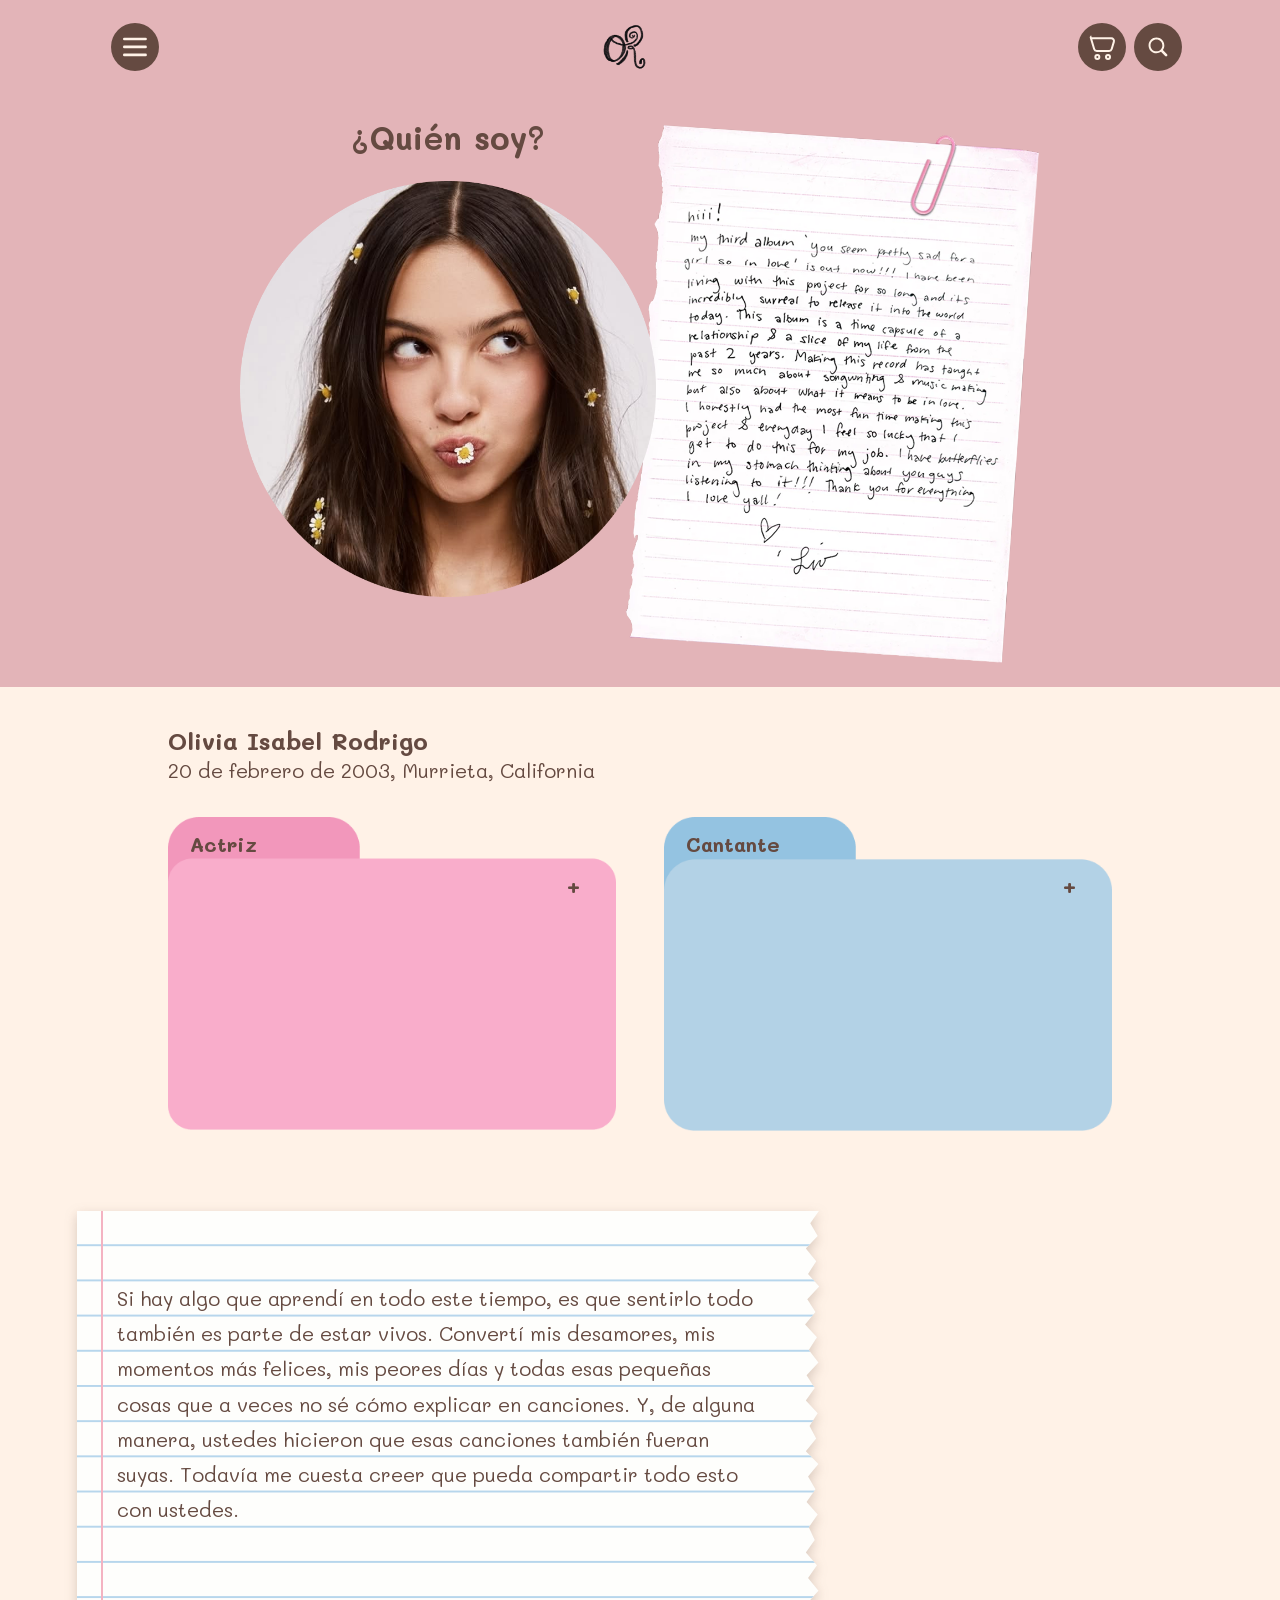
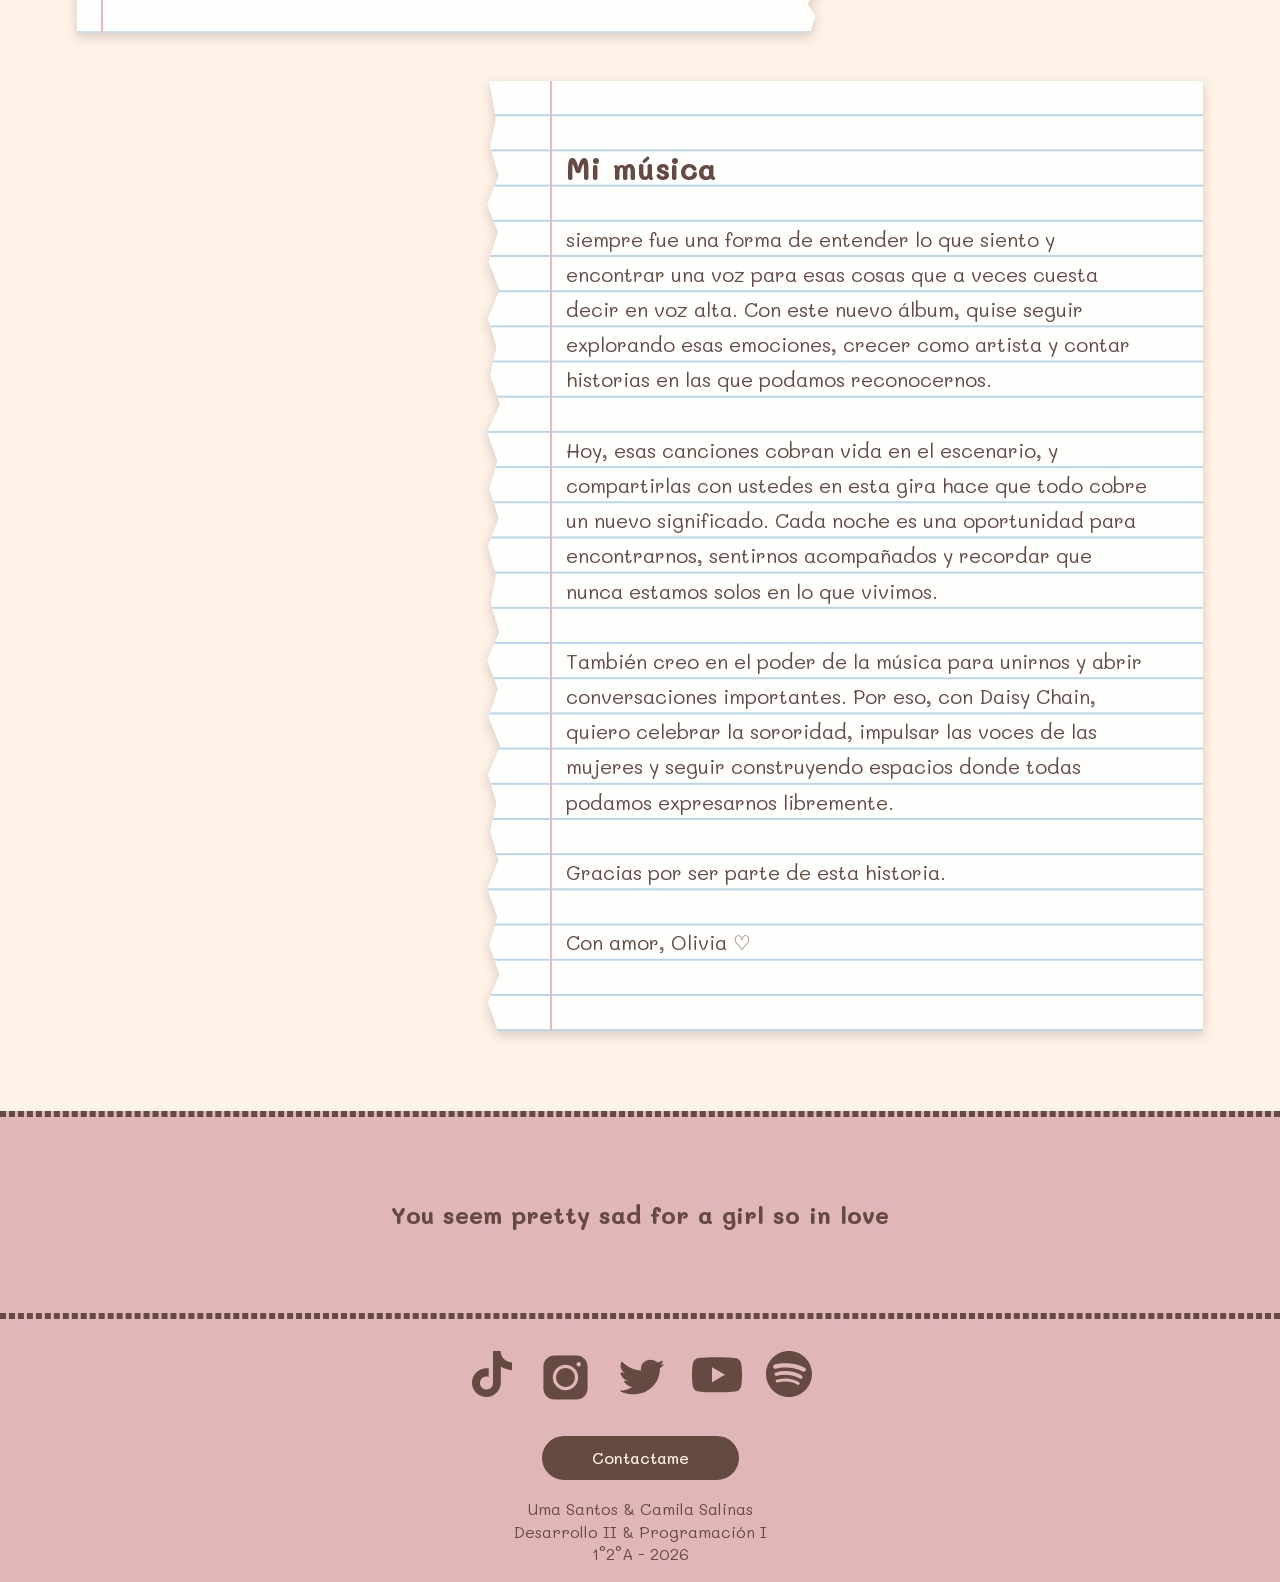
==== conoce-mas.html @ 63b04cae "Add files via upload" ====
<!DOCTYPE html>
<html lang="es">

<head>
    <meta charset="UTF-8">
    <meta name="viewport" content="width=device-width, initial-scale=1.0">
    <title>Conoce más | Olivia Rodrigo</title>
    <!-- Bootstrap & CSS -->
    <link href="https://cdn.jsdelivr.net/npm/bootstrap@5.3.3/dist/css/bootstrap.min.css" rel="stylesheet">
    <link rel="stylesheet" href="css/styles.css">
    <link rel="stylesheet" href="css/conoce-mas.css">
    <!-- Enlace para el favicon en formato SVG -->
    <link rel="icon" type="image/svg+xml" href="assets/iconos/favicon/favicon-or.svg">
</head>

<body>
    <!--  BARRA DE NAVEGACIÓN  -->
    <!-- COPIÁ ACÁ el <header> completo de contacto.html, sin cambios -->
    <header>
        <div class="hero">
            <div class="container">
                <nav class="d-flex justify-content-between align-items-center p-3">
                    <!-- Menú desplegable -->
                    <div class="dropdown">
                        <button class="btn" type="button" data-bs-toggle="dropdown" aria-expanded="false">
                            <!-- Menú ícono -->
                            <svg width="47" height="47" viewBox="0 0 47 47" fill="none"
                                xmlns="http://www.w3.org/2000/svg">
                                <path d="M7.80005 11.7002H39" stroke-width="3.9" stroke-linecap="round"
                                    stroke-linejoin="round" stroke="#FFF2E7" />
                                <path d="M7.80005 23.3999H39" stroke-width="3.9" stroke-linecap="round"
                                    stroke-linejoin="round" stroke="#FFF2E7" />
                                <path d="M7.80005 35.1001H39" stroke-width="3.9" stroke-linecap="round"
                                    stroke-linejoin="round" stroke="#FFF2E7" />
                            </svg>
                        </button>
                        <ul class="dropdown-menu">
                            <li><a class="dropdown-item" href="index.html">Home</a></li>
                            <li><a class="dropdown-item" href="conoce-mas.html">Conocé más</a></li>
                            <li><a class="dropdown-item" href="productos.html">Productos</a></li>
                            <li><a class="dropdown-item" href="tour.html">Tour</a></li>
                            <li><a class="dropdown-item" href="contacto.html">Contacto</a></li>
                        </ul>
                    </div>

                    <!--Logo-->
                    <a href="index.html">
                        <img src="img/Logo-OR-negro.png" alt="Logo">
                    </a>

                    <div class="iconos-alineados-derecha d-flex justify-content-end gap-2">
                        <!--Cart ícono-->
                        <a href="productos.html">
                            <svg width="54" height="54" viewBox="0 0 54 54" fill="none"
                                xmlns="http://www.w3.org/2000/svg">
                                <path
                                    d="M40.5 43.875C40.5 45.739 38.989 47.25 37.125 47.25C35.261 47.25 33.75 45.739 33.75 43.875C33.75 42.011 35.261 40.5 37.125 40.5C38.989 40.5 40.5 42.011 40.5 43.875Z"
                                    stroke-width="3.375" stroke-linecap="round" stroke-linejoin="round"
                                    stroke="#FFF2E7" />
                                <path
                                    d="M22.5 43.875C22.5 45.739 20.9889 47.25 19.125 47.25C17.261 47.25 15.75 45.739 15.75 43.875C15.75 42.011 17.261 40.5 19.125 40.5C20.9889 40.5 22.5 42.011 22.5 43.875Z"
                                    stroke-width="3.375" stroke-linecap="round" stroke-linejoin="round"
                                    stroke="#FFF2E7" />
                                <path
                                    d="M8.3454 12.15H42.5791C45.6789 12.15 47.9177 15.0088 47.0686 17.8826L43.346 30.4826C42.7747 32.4163 40.9422 33.75 38.8565 33.75H18.2512C16.1656 33.75 14.333 32.4163 13.7617 30.4826L8.3454 12.15ZM8.3454 12.15L6.75 6.75"
                                    stroke-width="3.375" stroke-linecap="round" stroke-linejoin="round"
                                    stroke="#FFF2E7" />
                            </svg>
                        </a>

                        <!--Search ícono-->
                        <a href="#">
                            <svg width="58" height="58" viewBox="0 0 58 58" fill="none"
                                xmlns="http://www.w3.org/2000/svg">
                                <path
                                    d="M37.8257 34.4594L45.3269 41.9606C46.2355 42.8692 46.241 44.3819 45.3114 45.3114C44.3753 46.2475 42.8816 46.248 41.9606 45.327L34.4593 37.8257C32.1246 39.4883 29.2685 40.4661 26.1839 40.4661C18.2961 40.4661 11.9018 34.0718 11.9018 26.184C11.9018 18.2962 18.2961 11.9019 26.1839 11.9019C34.0718 11.9019 40.4661 18.2962 40.4661 26.184C40.4661 29.2685 39.4883 32.1247 37.8257 34.4594ZM26.1839 36.8956C32.0998 36.8956 36.8955 32.0999 36.8955 26.184C36.8955 20.2681 32.0998 15.4724 26.1839 15.4724C20.2681 15.4724 15.4723 20.2681 15.4723 26.184C15.4723 32.0999 20.2681 36.8956 26.1839 36.8956Z"
                                    fill="#FFF2E7" />
                            </svg>
                        </a>
                    </div>
                </nav>
            </div>
        </div>

    </header>
    <main>
        <!--  ¿QUIÉN SOY?  -->
        <section class="quien-soy py-4">
            <div class="container d-flex flex-column align-items-center">
                <div class="fotos-conoceme">
                    <h1 class="titulo-conoceme fs-2">¿Quién soy?</h1>
                    <div class="d-flex flex-column flex-md-row align-items-md-center">
                        <img class="foto-olivia img-fluid" src="./img/quien-soy-olivia.png" alt="Olivia Rodrigo">
                        <img class="carta-olivia img-fluid" src="./img/carta-olivia.png"
                            alt="Carta de Olivia Rodrigo para sus fanáticos">
                    </div>
                </div>
            </div>
        </section>

        <!--  DATOS  -->
        <section class="datos">
            <div class="contenedor-datos">
                <h2>Olivia Isabel Rodrigo</h2>
                <p>20 de febrero de 2003, Murrieta, California</p>

                <div class="carpetas">
                    <!-- Carpeta rosa: Actriz -->
                    <div class="carpeta carpeta-rosa">
                        <div class="carpeta__tapa">
                            <img class="carpeta__img carpeta__img--cerrada" src="./img/carpeta-rosa.png" alt="">
                            <img class="carpeta__img carpeta__img--abierta" src="./img/carpeta-rosa-abierta.png" alt="">
                            <button class="carpeta__titulo" type="button" data-bs-toggle="collapse"
                                data-bs-target="#info-actriz" aria-expanded="false"
                                aria-controls="info-actriz">Actriz</button>
                        </div>
                        <div class="collapse carpeta__info" id="info-actriz">
                            <div class="carpeta__texto">
                                <p>Empecé a actuar de muy chica. Mi primer gran papel fue Paige Olvera, un coprotagónico
                                    en la serie Bizaardvark de Disney Channel (2016-2019), donde pasé tres años haciendo
                                    comedia y sketches musicales. En 2019, interpreté a Nini Salazar-Roberts en High
                                    School Musical: El Musical: La Serie, un proyecto en el que estuve hasta 2022 y que
                                    amé profundamente. Sin saberlo en ese momento, se convertiría en el gran pie y
                                    trampolín definitivo para mi carrera musical al permitirme escribir y lanzar mis
                                    primeras canciones originales antes de mi debut oficial.</p>
                            </div>
                        </div>
                    </div>

                    <!-- Carpeta celeste: Cantante -->
                    <div class="carpeta carpeta-celeste">
                        <div class="carpeta__tapa">
                            <img class="carpeta__img carpeta__img--cerrada" src="./img/carpeta-celeste.png" alt="">
                            <img class="carpeta__img carpeta__img--abierta" src="./img/carpeta-celeste-abierta.png" alt="">
                            <button class="carpeta__titulo" type="button" data-bs-toggle="collapse"
                                data-bs-target="#info-cantante" aria-expanded="false"
                                aria-controls="info-cantante">Cantante</button>
                        </div>
                        <div class="collapse carpeta__info" id="info-cantante">
                            <div class="carpeta__texto">
                                <p>La primera canción que compuse fue "All I Want", en 2019, para la serie de High
                                    School Musical, la cual fue muy bien recibida por el público. Eso me motivó a sacar
                                    mi primer sencillo "Drivers License", seguido de mi primer álbum, SOUR, en 2021, con
                                    el que mi carrera despegó. Luego lancé GUTS, que me llevó de los escenarios íntimos
                                    y pequeños de SOUR a llenar arenas jamás imaginadas por mí. Cumplí el sueño de
                                    llevar mi música a los escenarios principales de Lollapalooza en varios continentes,
                                    y fundé Daisy Chain Fields, un festival increíble hecho por y para mujeres artistas
                                    con el que logramos recaudar fondos para apoyar los derechos de las niñas y mujeres
                                    en todo el mundo. Y ahora me emociona presentar mi tercer álbum, "You seem pretty
                                    sad for a girl so in love". Gracias por crecer conmigo a través de cada canción.
                                    Espero que este álbum los acompañe tanto como me acompañó a mí al escribirlo, y
                                    podamos cantarlo juntos en mi nuevo tour "Unraveled Tour".</p>
                            </div>
                        </div>
                    </div>
                </div>
            </div>
        </section>

        <!--  NOTAS  -->
        <section class="notas">
            <article class="nota nota-1">
                <div class="nota__texto">
                    <p>Si hay algo que aprendí en todo este tiempo, es que sentirlo todo también es parte de estar
                        vivos. Convertí mis desamores, mis momentos más felices, mis peores días y todas esas pequeñas
                        cosas que a veces no sé cómo explicar en canciones. Y, de alguna manera, ustedes hicieron que
                        esas canciones también fueran suyas. Todavía me cuesta creer que pueda compartir todo esto con
                        ustedes.</p>
                </div>
            </article>

            <article class="nota nota-2">
                <div class="nota__texto">
                    <h2>Mi música</h2>
                    <p>siempre fue una forma de entender lo que siento y encontrar una voz para esas cosas que a veces
                        cuesta decir en voz alta. Con este nuevo álbum, quise seguir explorando esas emociones, crecer
                        como artista y contar historias en las que podamos reconocernos.</p>
                    <p>Hoy, esas canciones cobran vida en el escenario, y compartirlas con ustedes en esta gira hace que
                        todo cobre un nuevo significado. Cada noche es una oportunidad para encontrarnos, sentirnos
                        acompañados y recordar que nunca estamos solos en lo que vivimos.</p>
                    <p>También creo en el poder de la música para unirnos y abrir conversaciones importantes. Por eso,
                        con Daisy Chain, quiero celebrar la sororidad, impulsar las voces de las mujeres y seguir
                        construyendo espacios donde todas podamos expresarnos libremente.</p>
                    <p>Gracias por ser parte de esta historia.</p>
                    <p>Con amor, Olivia ♡</p>
                </div>
            </article>
        </section>
    </main>
    <footer>
        <div class="linea-separadora"></div>
        <p class="frase-footer">You seem pretty sad for a girl so in love</p>
        <div class="linea-separadora"></div>
        <div class="container d-flex flex-column align-items-center">
            <div class="redes-sociales justify-content-center d-flex gap-4">
                <!-- Redes sociales -->
                <!-- Tiktok -->
                <a href="https://www.tiktok.com/@livbedumb?lang=es" target="_blank">
                    <svg width="46" height="46" viewBox="0 0 46 46" fill="none" xmlns="http://www.w3.org/2000/svg">
                        <g clip-path="url(#clip0_52_486)">
                            <mask id="mask0_52_486" style="mask-type:luminance" maskUnits="userSpaceOnUse" x="0" y="0"
                                width="46" height="46">
                                <path d="M46 0H0V46H46V0Z" fill="white" />
                            </mask>
                            <g mask="url(#mask0_52_486)">
                                <path
                                    d="M24.0158 0.0383333C26.5267 0 29.0183 0.0191667 31.51 0C31.6633 2.9325 32.7175 5.9225 34.8642 7.9925C37.0108 10.12 40.0392 11.0975 42.9908 11.4233V19.1475C40.2308 19.0517 37.4517 18.4767 34.9408 17.2883C33.8483 16.79 32.8325 16.1575 31.8358 15.5058C31.8167 21.1025 31.855 26.6992 31.7975 32.2767C31.6442 34.96 30.7625 37.6242 29.21 39.8283C26.6992 43.5083 22.3483 45.9042 17.8825 45.9808C15.1417 46.1342 12.4008 45.3867 10.0625 44.0067C6.19084 41.7258 3.46917 37.5475 3.06667 33.0625C3.02834 32.1042 3.00917 31.1458 3.04751 30.2067C3.39251 26.565 5.19417 23.0767 7.9925 20.7C11.1742 17.94 15.6208 16.6175 19.78 17.4033C19.8183 20.24 19.7033 23.0767 19.7033 25.9133C17.8058 25.3 15.5825 25.4725 13.915 26.6225C12.7075 27.4083 11.7875 28.6158 11.3083 29.9767C10.9058 30.9542 11.0208 32.0275 11.04 33.0625C11.5 36.2058 14.5283 38.8508 17.7483 38.5633C19.895 38.5442 21.9458 37.2983 23.0575 35.4775C23.4217 34.845 23.8242 34.1933 23.8433 33.4458C24.035 30.015 23.9583 26.6033 23.9775 23.1725C23.9967 15.4483 23.9583 7.74331 24.0158 0.0383333Z"
                                    fill="#654A41" />
                            </g>
                        </g>
                        <defs>
                            <clipPath id="clip0_52_486">
                                <rect width="46" height="46" fill="white" />
                            </clipPath>
                        </defs>
                    </svg>
                </a>

                <!-- Instagram -->
                <a href="https://www.instagram.com/oliviarodrigo/" target="_blank">
                    <svg width="53" height="53" viewBox="0 0 53 53" fill="none" xmlns="http://www.w3.org/2000/svg">
                        <path
                            d="M26.5 17.1143C21.3166 17.1143 17.1146 21.3163 17.1146 26.4997C17.1146 31.6831 21.3166 35.8851 26.5 35.8851C31.6834 35.8851 35.8854 31.6831 35.8854 26.4997C35.8854 21.3163 31.6834 17.1143 26.5 17.1143Z"
                            fill="#654A41" />
                        <path
                            d="M4.41669 15.4587C4.41669 9.36052 9.36022 4.41699 15.4584 4.41699H37.5417C43.6398 4.41699 48.5834 9.36052 48.5834 15.4587V37.542C48.5834 43.6401 43.6398 48.5837 37.5417 48.5837H15.4584C9.36022 48.5837 4.41669 43.6401 4.41669 37.542V15.4587ZM13.8021 26.5003C13.8021 33.5131 19.4871 39.1982 26.5 39.1982C33.5128 39.1982 39.1979 33.5131 39.1979 26.5003C39.1979 19.4875 33.5128 13.8024 26.5 13.8024C19.4871 13.8024 13.8021 19.4875 13.8021 26.5003ZM39.75 15.4587C40.9697 15.4587 41.9584 14.4699 41.9584 13.2503C41.9584 12.0307 40.9697 11.042 39.75 11.042C38.5304 11.042 37.5417 12.0307 37.5417 13.2503C37.5417 14.4699 38.5304 15.4587 39.75 15.4587Z"
                            fill="#654A41" />
                    </svg>
                </a>

                <!-- Twitter -->
                <a href="https://x.com/oliviarodrigo" target="_blank">
                    <svg width="52" height="52" viewBox="0 0 52 52" fill="none" xmlns="http://www.w3.org/2000/svg">
                        <path
                            d="M47.5648 13.9754C47.8545 13.6378 47.4768 13.1966 47.0483 13.3546C46.0919 13.7074 45.2179 13.94 43.9252 14.0837C45.5151 13.1984 46.2546 11.933 46.8561 10.3832C47.001 10.0094 46.5636 9.67016 46.1868 9.84874C44.6565 10.5743 43.0053 11.1127 41.2689 11.4307C39.5527 9.72983 37.1063 8.66699 34.4001 8.66699C29.2036 8.66699 24.9897 12.586 24.9897 17.4185C24.9897 18.1046 25.0737 18.7728 25.2323 19.4127C17.7624 19.0647 11.1016 15.8692 6.47393 10.9693C6.15676 10.6335 5.58122 10.6781 5.38373 11.0877C4.85689 12.1804 4.56317 13.3927 4.56317 14.669C4.56317 17.7047 6.22397 20.3831 8.74861 21.9526C7.61663 21.9185 6.53408 21.698 5.53646 21.3237C5.05074 21.1414 4.49395 21.4617 4.55921 21.9515C5.06021 25.7126 8.10528 28.8155 12.0358 29.5487C11.2465 29.7495 10.4151 29.8561 9.55511 29.8561C9.34659 29.8561 9.13987 29.8496 8.93503 29.8371C8.41379 29.8048 7.99017 30.271 8.21364 30.7172C9.68808 33.6599 12.8718 35.7144 16.5767 35.7783C13.3564 38.1261 9.29901 39.5249 4.88997 39.5249C4.34633 39.5249 4.11311 40.2238 4.59541 40.4609C8.32041 42.2919 12.5624 43.3337 17.0698 43.3337C34.3791 43.3337 43.8431 29.9985 43.8431 18.4334C43.8431 18.0548 43.8336 17.6762 43.8165 17.3012C45.2213 16.3574 46.4843 15.235 47.5648 13.9754Z"
                            fill="#654A41" />
                    </svg>
                </a>

                <!-- Youtube -->
                <a href="https://www.youtube.com/channel/UCy3zgWom-5AGypGX_FVTKpg" target="_blank">
                    <svg width="50" height="50" viewBox="0 0 50 50" fill="none" xmlns="http://www.w3.org/2000/svg">
                        <g clip-path="url(#clip0_52_489)">
                            <path
                                d="M25.1599 6.24609C25.1776 6.24613 25.1968 6.24618 25.2174 6.24623L25.4386 6.24692C28.0067 6.25635 41.0227 6.3507 44.532 7.29416C46.6834 7.87118 48.3774 9.57166 48.9524 11.7302C49.2689 12.9161 49.4896 14.4924 49.6433 16.1135L49.6732 16.4382C49.6974 16.7091 49.7197 16.9807 49.7404 17.2512L49.7644 17.5753C49.9698 20.4318 49.9938 23.105 49.9966 23.6898L49.9969 23.7687C49.9969 23.7752 49.9969 23.7857 49.9969 23.7857V23.83C49.9969 23.83 49.9969 23.8406 49.9969 23.8471L49.9966 23.926C49.9937 24.5329 49.968 27.3888 49.7404 30.3648L49.7148 30.6898L49.6875 31.0152C49.5327 32.8044 49.3006 34.5812 48.9524 35.8856C48.3774 38.0441 46.6834 39.745 44.532 40.3216C40.9057 41.2969 27.1284 41.3652 25.2174 41.37L25.0702 41.3703C25.0581 41.3703 25.0475 41.3703 25.0384 41.3703L24.9784 41.3703C24.9784 41.3703 24.9646 41.3703 24.9554 41.3703L24.7764 41.37C23.8107 41.3676 19.8143 41.3489 15.6291 41.2052L15.094 41.1862C15.0047 41.1829 14.9154 41.1795 14.8261 41.1761L14.2904 41.155L13.7559 41.1323C10.2887 40.9801 6.98288 40.7306 5.46216 40.3216C3.31084 39.745 1.61679 38.0441 1.04181 35.8856C0.693478 34.5812 0.461257 32.8044 0.306442 31.0152L0.279139 30.6898L0.253489 30.3648C0.034073 27.497 0.00222224 24.7408 -0.00240126 24.001L-0.00295375 23.8951C-0.00299252 23.8856 -0.00302483 23.8768 -0.00305176 23.8688V23.747C-0.00302483 23.739 -0.00299252 23.7302 -0.00295375 23.7207L-0.00240126 23.6148C0.00178606 22.9448 0.0283057 20.621 0.196264 18.0582L0.218004 17.7367C0.221753 17.683 0.225565 17.6292 0.229442 17.5753L0.253489 17.2512C0.274189 16.9807 0.296558 16.7091 0.320731 16.4382L0.350613 16.1135C0.504438 14.4924 0.725145 12.9161 1.04181 11.7302C1.61679 9.57166 3.31084 7.87118 5.46216 7.29416C6.98288 6.88533 10.2887 6.63594 13.7559 6.48381L14.2904 6.46116L14.8261 6.44C14.9154 6.4366 15.0047 6.43325 15.094 6.42996L15.6291 6.41094C19.5471 6.27644 23.2997 6.25153 24.5552 6.24692L24.7764 6.24623C24.797 6.24618 24.8162 6.24613 24.8339 6.24609H25.1599ZM19.997 16.2811V31.3347L32.9869 23.8083L19.997 16.2811Z"
                                fill="#654A41" />
                        </g>
                        <defs>
                            <clipPath id="clip0_52_489">
                                <rect width="50" height="50" fill="white" />
                            </clipPath>
                        </defs>
                    </svg>
                </a>

                <!-- Spotify -->
                <a href="https://open.spotify.com/intl-es/artist/1McMsnEElThX1knmY4oliG?si=BlP443k-RyWpfcjzdAmcjw"
                    target="_blank">
                    <svg width="46" height="46" viewBox="0 0 46 46" fill="none" xmlns="http://www.w3.org/2000/svg">
                        <g clip-path="url(#clip0_52_490)">
                            <path
                                d="M22.9999 0C10.2977 0 0 10.2974 0 22.9996C0 35.7023 10.2977 45.9989 22.9999 45.9989C35.7034 45.9989 46 35.7023 46 22.9996C46 10.2982 35.7037 0 22.9999 0ZM33.5475 33.172C33.1355 33.8476 32.2511 34.0619 31.5755 33.6471C26.1753 30.3486 19.3773 29.6016 11.3713 31.4307C10.5998 31.6065 9.83076 31.1231 9.65498 30.3514C9.47838 29.5796 9.95984 28.8106 10.7333 28.6348C19.4945 26.6332 27.0097 27.495 33.0723 31.2C33.7479 31.6148 33.9622 32.4964 33.5475 33.172ZM36.3626 26.9095C35.8435 27.7532 34.7394 28.0196 33.8963 27.5005C27.7139 23.7005 18.2899 22.6 10.9774 24.8197C10.0291 25.1061 9.02741 24.5717 8.73958 23.625C8.45395 22.6766 8.98869 21.6769 9.9354 21.3885C18.2883 18.854 28.6724 20.0817 35.7721 24.4445C36.6153 24.9636 36.8817 26.0674 36.3626 26.9095ZM36.6043 20.3882C29.1915 15.9853 16.9614 15.5805 9.88404 17.7285C8.74755 18.0732 7.54568 17.4316 7.20127 16.2952C6.85687 15.1581 7.4979 13.9571 8.63521 13.6116C16.7596 11.1452 30.2654 11.6217 38.7998 16.6882C39.8243 17.2949 40.1593 18.6151 39.5524 19.636C38.9481 20.6582 37.6232 20.9952 36.6043 20.3882Z"
                                fill="#654A41" />
                        </g>
                        <defs>
                            <clipPath id="clip0_52_490">
                                <rect width="46" height="46" fill="white" />
                            </clipPath>
                        </defs>
                    </svg>
                </a>

            </div>
            <div class="btn-contactame">
                <a class="btn-dark" href="contacto.html">Contactame</a>
            </div>
            <div class="informacion-footer text-center">
                <p>Uma Santos & Camila Salinas</p>
                <p>Desarrollo II & Programación I</p>
                <p>1°2°A - 2026</p>
            </div>
        </div>
    </footer>

    <!-- Bootstrap & JS -->
    <script src="https://cdn.jsdelivr.net/npm/bootstrap@5.3.3/dist/js/bootstrap.bundle.min.js"></script>
</body>

</html>
---- css/styles.css ----
/*lo compartido (nav, footer, fuentes, colores, botones)*/

/*    FUENTES   */
@import url('https://fonts.googleapis.com/css2?family=Mali:ital,wght@0,400;0,500;0,600;0,700;1,400;1,500;1,600;1,700&display=swap');
h1, h2, h3 {
  font-family: 'Mali', cursive;
  font-weight: 700;
}


a {
    font-family: 'Mali', cursive;
    text-decoration: none;
    font-weight: 500;
}

.linea-separadora {
  border: 3px dashed #654A41;
  width: 100%;
  margin-bottom: 2rem;
}

.btn-light-pink,
.btn-outline-light-blue,
.btn-outline-light, .btn-dark {
  padding: 0.5rem 3rem;
  text-align: center;
}

p {
    font-family: 'Mali', cursive;
}

/*    BARRA DE NAVEGACIÓN   */
nav img {
  height: 3rem;
  width: auto;
}

.hero svg{
    height: 3rem;
    width: auto;
    padding: 0.5rem;
    border-radius: 50%;
    background-color: #654A41;
}

/*  ÍCONOS ESTADOS  */
.hero svg:hover{
    box-shadow: inset 0 4px 6px #00000082;

}


/*  BOTONES */
.btn-light-pink {
  background-color: #F9ADCB;
  color: #040000;
  border: 2px solid #F9ADCB;
  border-radius: 5rem;
  display: inline-block;
}

.btn-outline-light-blue {
  background-color: #B3D2E6;
  color: #040000;
  border: 2px solid #F9ADCB;
  border-radius: 5rem;
  display: inline-block;
}

.btn-outline-light{
  background-color: #FFF2E7;
  color: #040000;
  border: 2px solid #F9ADCB;
  border-radius: 5rem;
  display: inline-block;
}

.btn-dark{
    background-color: #654A41;
    color: #FFF2E7;
    border: 2px solid #654A41;
    border-radius: 5rem;
    display: inline-block;
}

.btn-contactame{
    margin-top: 2rem;
    margin-bottom: 1rem;
}

/*  ESTADOS DE BOTÓN  */
.btn-light-pink:hover {
  background-color: #ff8fbc;
  color: #82002b;
  border: 2px solid #ff8fbc;
  border-radius: 5rem;
  display: inline-block;
  box-shadow: inset 0 4px 6px #63002982;
}

.btn-outline-light-blue:hover {
  background-color: #95bcff;
  color: #000a3982;
  border: 2px solid #63002982;
  border-radius: 5rem;
  display: inline-block;
  box-shadow: inset 0 4px 6px #000a3982;
}

.btn-outline-light:hover{
  background-color: #ff8fbc;
  color: #82002b;
  border: 2px solid #ff8fbc;
  border-radius: 5rem;
  display: inline-block;
  box-shadow: inset 0 4px 6px #63002982;
}

.btn-dark:hover{
    background-color: #3d2f2a;
    color: #FFF2E7;
    border: 2px solid #3d2f2a;
    border-radius: 5rem;
    display: inline-block;
    box-shadow: inset 0 4px 6px #00000082;
}


/*  FOOTER   */
footer {
  background-color: #E1B6B8;
}

.frase-footer {
    text-align: center;
    font-size: 1.5rem;
    font-weight: 700;
    color: #654A41;
    margin: 0;
    padding-bottom: 5rem;
    padding-top: 3rem;  
}

.informacion-footer p{
    margin: 0.2rem 0;
    line-height: 1.2;
    color: #654A41;
}

.informacion-footer{
    margin-bottom: 1rem;
}

/*  ÍCONOS ESTADOS  */
.redes-sociales svg:hover {
  transform: scale(1.2);
  transition: all 0.3s ease-in-out;
}

/*   CAROUSEL    */
.carousel {
  width: 100%;
}

.carousel-item img {
  width: 100%;
  max-width: 20rem;
  height: auto;
}


/* Contenedor de los deslizadores */
.carousel-indicators {
  position: static;       /* baja y no flota sobre la foto */
  margin: 1.5rem 0 1.5rem 0;
  gap: 0.5rem;
}

/* Deslizadores */
.carousel .carousel-indicators button {
  width: 0.75rem;
  height: 0.75rem;
  border: none;
  border-radius: 50%;
  background-color: #E1B6B8;
  opacity: 1;             /* Bootstrap los deja a media transparencia */
  padding: 0;
  margin: 0;
}

.carousel .carousel-indicators button:hover {
  transform: scale(1.3);
  transition: all 0.3s ease-in-out;
}

.carousel .carousel-indicators .active {
  background-color: #FD5572;
}

/*    CONOCÉ + QUIÉN SOY  */
.fotos-conoceme {
  position: relative;
  max-width: 50rem;
}

.titulo-conoceme {
  width: 52%;
  margin-bottom: -5%;
  text-align: center;
  color: #654A41;
}

.foto-olivia {
  width: 52%;
  position: relative;
  z-index: 1;
}

.carta-olivia {
  width: 52%;
  margin-left: -4%;
}

/* Celular (menos de 768px): el título va arriba a la izquierda y la foto y la carta
   quedan una debajo de la otra (la carta se monta un poco sobre la foto).
   Las reglas de arriba son las de computadora y no se tocan. */
@media (max-width: 767.98px) {
  .fotos-conoceme {
    width: 100%;
  }

  .titulo-conoceme {
    width: auto;
    margin-bottom: 1rem;
    text-align: left;
  }

  .foto-olivia {
    width: 70%;
  }

  .carta-olivia {
    width: 88%;
    margin: -14% auto 0 auto;   /* sube sobre la parte de abajo de la foto y se centra */
  }
}

/*    VENTANAS EMERGENTES (contacto y productos)   */
/* Botón principal (óvalo rosa) */
.btn-marron {
  font-family: 'Mali', cursive;
  font-weight: 700;
  color: #654A41;
  background-color: #FBD3E2;
  border: none;
  border-radius: 5rem;
  padding: 0.25rem 2rem;
  cursor: pointer;
  transition: background-color 0.15s ease, color 0.15s ease;
}

.btn-marron:hover,
.btn-marron:focus-visible {
  background-color: #FF5C8A;
  color: #fff;
}

/* Botón secundario (mismo óvalo, sin relleno) */
.btn-cancelar {
  font-family: 'Mali', cursive;
  font-weight: 700;
  color: #654A41;
  background-color: transparent;
  border: 2px solid #654A41;
  border-radius: 5rem;
  padding: 0.25rem 2rem;
  cursor: pointer;
}

.btn-cancelar:hover,
.btn-cancelar:focus-visible {
  background-color: #654A41;
  color: #FFF2E7;
}

/* Fondo semitransparente que cubre toda la pantalla y centra la ventana */
.overlay {
  position: fixed;
  inset: 0;
  z-index: 2000;          /* más alto que el menú y todo el resto: queda al frente */
  display: flex;
  align-items: center;
  justify-content: center;
  padding: 1rem;
  background-color: rgba(43, 31, 26, 0.65);
}

/* Cuadro de la ventana */
.ventana-confirm {
  width: 100%;
  max-width: 26rem;
  padding: 2rem 1.5rem;
  text-align: center;
  font-family: 'Mali', cursive;
  color: #654A41;
  background-color: #FFF2E7;
  border-radius: 1.5rem;
  box-shadow: 0 8px 24px rgba(0, 0, 0, 0.3);
}

.ventana-confirm h2 {
  font-size: 1.5rem;
  font-weight: 700;
}

.ventana-confirm .btn-marron,
.ventana-confirm .btn-cancelar {
  margin-top: 0;
  padding: 0.4rem 2rem;
  display: inline-block;
}

.botones-confirm {
  display: flex;
  justify-content: center;
  gap: 1rem;
  flex-wrap: wrap;
}
---- css/conoce-mas.css ----
/*      CONOCE MÁS     */
:root {
    --rosa-fondo: #E3B4B8;
    --crema: #FFF2E7;
    --marron: #654A41;
    --texto: #1F1714;
    --rosa-carpeta: #F9AACB;
    --celeste-carpeta: #B3D2E6;
}
 
body {
    background-color: var(--crema);
}
 
main {
    font-family: 'Mali', cursive;
    color: var(--marron);
}

.hero {
    background-color: var(--rosa-fondo);
}

 
/*      ¿QUIÉN SOY?     */
.quien-soy{
    background-color: var(--rosa-fondo);
}

/* Sin .container a propósito: la foto y la carta se salen de los bordes */
/*.quien-soy {
    background-color: var(--rosa-fondo);
    overflow: hidden;
    padding: 0 0 3rem;
}*/
 
/*
.quien-soy h1 {
    color: var(--marron);
    font-size: 2.5rem;
    font-weight: 700;
    margin: 0 0 1rem 1.5rem;
}
 
.quien-soy__escena {
    display: flex;
    flex-direction: column;
    align-items: center;
}
 
.foto-olivia {
    width: min(75%, 17rem);
    aspect-ratio: 1;
    border-radius: 50%;
    object-fit: cover;
    flex-shrink: 0;
}
*/
 
/* La carta se monta sobre la parte baja de la foto, apenas inclinada */
/*
.carta-olivia {
    position: relative;
    width: min(82%, 19rem);
    margin-top: -4rem;
    transform: rotate(4deg);
}
*/
 
/*      DATOS Y CARPETAS        */
.datos {
    background-color: var(--crema);
    padding: 2.5rem 0 3rem;
}
 
.contenedor-datos {
    max-width: 62rem;
    margin: 0 auto;
    padding: 0 1.5rem;
}
 
.datos h2 {
    font-size: 1.5rem;
    font-weight: 700;
    margin: 0;
}
 
.datos p {
    font-size: 1.05rem;
    margin: 0;
}
 
.carpetas {
    display: grid;
    grid-template-columns: 1fr;
    gap: 2rem;
    margin-top: 2rem;
    align-items: start;      /* cada carpeta crece sola al desplegarse */
}
 
.carpeta {
    --fondo: var(--rosa-carpeta);
}
 
.carpeta-celeste {
    --fondo: var(--celeste-carpeta);
}
 
/* Imagen de la carpeta + botón transparente encima con el título */
.carpeta__tapa {
    position: relative;
}
 
.carpeta__img {
    display: block;
    width: 100%;
    height: auto;
}

/* NUEVO: dos imágenes por carpeta, se ve una sola a la vez.
   Llevan .carpeta y .carpeta__tapa adelante para ganarle en especificidad a .carpeta__img */

/* Carpeta cerrada: se ve la cerrada, se oculta la abierta */
.carpeta .carpeta__tapa .carpeta__img--abierta {
    display: none;
}

/* Carpeta abierta: se oculta la cerrada y se muestra la abierta */
.carpeta .carpeta__tapa:has(.carpeta__titulo[aria-expanded="true"]) .carpeta__img--cerrada {
    display: none;
}

.carpeta .carpeta__tapa:has(.carpeta__titulo[aria-expanded="true"]) .carpeta__img--abierta {
    display: block;
}
 
.carpeta__titulo {
    position: absolute;
    inset: 0;
    display: flex;
    justify-content: flex-start;   /* el texto queda a la izquierda, en la solapa */
    align-items: flex-start;
    gap: 0.5rem;
    width: 100%;
    padding: 2.5% 0 0 5%;          /* arriba y a la izquierda: dentro de la pestaña */
    background: none;
    border: none;
    color: var(--marron);
    font: inherit;
    font-size: 1.1rem;
    font-weight: 700;
    text-align: left;
    cursor: pointer;
}
 
.carpeta__titulo::after {
    content: "+";
    position: absolute;
    top: 18%;
    right: 8%;
    color: var(--marron);
    font-size: 1.5rem;
    line-height: 1;
}
 
.carpeta__titulo[aria-expanded="true"]::after {
    content: "−";
}
 
.carpeta__titulo:focus-visible {
    outline: 3px solid var(--marron);
    outline-offset: -6px;
    border-radius: 1.5rem;
}
 
/* Panel que se despliega (Bootstrap collapse) */
.carpeta__info {
    display: flow-root;      /* evita saltos en la animación */
}
 
.carpeta__texto {
    margin-top: 0.5rem;
    padding: 1rem 1.25rem;
    background-color: var(--fondo);
    border-radius: 1rem;
    font-size: 0.95rem;
    line-height: 1.4;
}
 
.carpeta__texto p {
    font-size: inherit;
}
 
/*      NOTAS (hoja rayada hecha con CSS)       */
.notas {
    display: flex;
    flex-direction: column;
    gap: 3rem;
    overflow: hidden;
    padding: 2rem 0 5rem;
    background-color: var(--crema);
}
 
.nota {
    --renglon: 1.9rem;
    --margen: 1.25rem;
    --papel: #FEFEFC;
    --linea: #B7D6EC;
    --linea-margen: #F4B3C2;
    width: min(88%, 38rem);
    font-size: 1.05rem;
    line-height: var(--renglon);
    filter: drop-shadow(0 4px 6px rgba(101, 74, 65, 0.25));   /* la sombra va acá porque clip-path la cortaría */
}
 
.nota__texto {
    background-color: var(--papel);
    background-image:
        linear-gradient(to right, transparent var(--margen), var(--linea-margen) var(--margen),
                        var(--linea-margen) calc(var(--margen) + 2px), transparent calc(var(--margen) + 2px)),
        linear-gradient(to bottom, transparent calc(100% - 2px), var(--linea) calc(100% - 2px));
    background-size: 100% 100%, 100% var(--renglon);
    background-repeat: no-repeat, repeat-y;
}
 
.nota__texto p {
    margin: 0 0 var(--renglon);
}
 
.nota__texto p:last-child {
    margin-bottom: 0;
}
 
/* Hoja 1: borde roto a la derecha */
.nota-1 {
    margin-left: 6%;
}
 
.nota-1 .nota__texto {
    --margen: 1.1rem;
    padding: calc(var(--renglon) * 2) 3rem calc(var(--renglon) * 3) 1.75rem;
    clip-path: polygon(0 0, 100% 0, 98.8% 3%, 99.8% 6%, 98.2% 9%, 99.6% 12%, 98.5% 15%, 100% 18%, 98.4% 21%, 99.5% 24%, 98.1% 27%, 99.7% 30%, 98.6% 33%, 99.9% 36%, 98.3% 39%, 99.4% 42%, 98.2% 45%, 99.8% 48%, 98.7% 51%, 99.6% 54%, 98.2% 57%, 99.9% 60%, 98.5% 63%, 99.5% 66%, 98.3% 69%, 99.8% 72%, 98.6% 75%, 99.4% 78%, 98.2% 81%, 99.7% 84%, 98.5% 87%, 99.9% 90%, 98.4% 93%, 99.5% 96%, 98.8% 100%, 0 100%);
}
 
/* Hoja 2: borde roto a la izquierda */
.nota-2 {
    margin-left: auto;
    margin-right: 6%;
}
 
.nota-2 .nota__texto {
    --margen: 2.9rem;
    padding: calc(var(--renglon) * 2) 1.75rem calc(var(--renglon) * 2) 3.5rem;
    clip-path: polygon(100% 0, 100% 100%, 1.6% 100%, 0.2% 97%, 1.8% 94%, 0.4% 91%, 1.5% 88%, 0.1% 85%, 1.7% 82%, 0.5% 79%, 1.4% 76%, 0.2% 73%, 1.9% 70%, 0.3% 67%, 1.6% 64%, 0.1% 61%, 1.8% 58%, 0.6% 55%, 1.3% 52%, 0.2% 49%, 1.7% 46%, 0.4% 43%, 1.5% 40%, 0.1% 37%, 1.9% 34%, 0.5% 31%, 1.4% 28%, 0.2% 25%, 1.8% 22%, 0.3% 19%, 1.6% 16%, 0.1% 13%, 1.7% 10%, 0.5% 7%, 1.3% 4%, 0.4% 0);
}
 
.nota-2 h2 {
    font-size: 1.5rem;
    font-weight: 700;
    line-height: var(--renglon);
    margin: 0 0 var(--renglon);
}
 
/*      ESCRITORIO      */
@media (min-width: 768px) {
    .quien-soy {
        padding-bottom: 4rem;
    }
 
    /*.quien-soy__escena {
        flex-direction: row;
        justify-content: space-between;
    }
 
    .foto-olivia {
        width: 50%;
        max-width: 28rem;
        margin-left: -3rem;
    }
 
    .carta-olivia {
        width: 52%;
        max-width: 32rem;
        margin: 1rem -2rem 0 -100%;
    }
 
    .datos h2 {
        font-size: 2rem;
    }
    */
 
    .datos p {
        font-size: 1.25rem;
    }
 
    .carpetas {
        grid-template-columns: 1fr 1fr;
        gap: 3rem;
    }
 
    .carpeta__titulo {
        font-size: 1.25rem;
    }
 
    .nota {
        --renglon: 2.2rem;
        font-size: 1.25rem;
    }
 
    .nota-1 {
        width: 58%;
        margin-left: 6%;
    }
 
    .nota-1 .nota__texto {
        --margen: 1.5rem;
        padding-left: 2.5rem;
        padding-right: 4rem;
    }
 
    .nota-2 {
        width: 56%;
        margin-right: 6%;
    }
 
    .nota-2 .nota__texto {
        --margen: 4rem;
        padding-left: 5rem;
        padding-right: 3rem;
    }
 
    .nota-2 h2 {
        font-size: 1.9rem;
    }
}
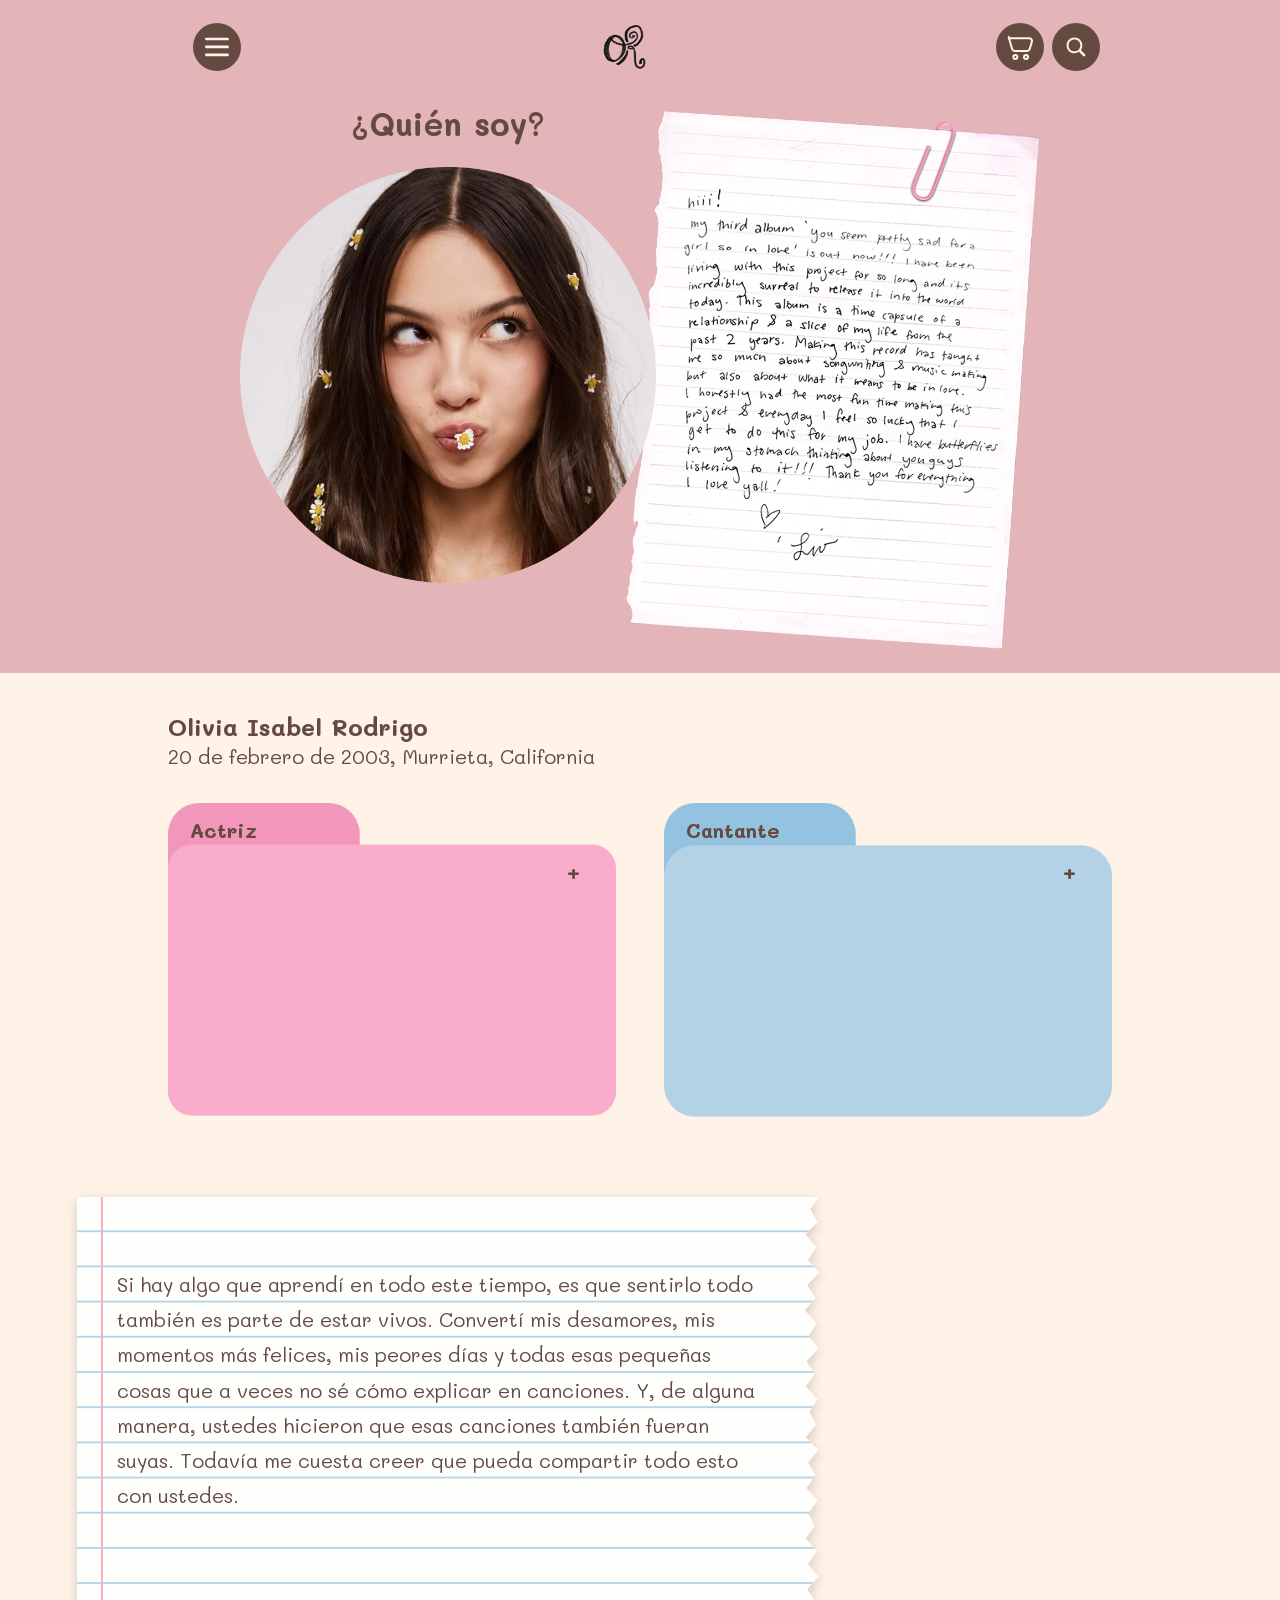
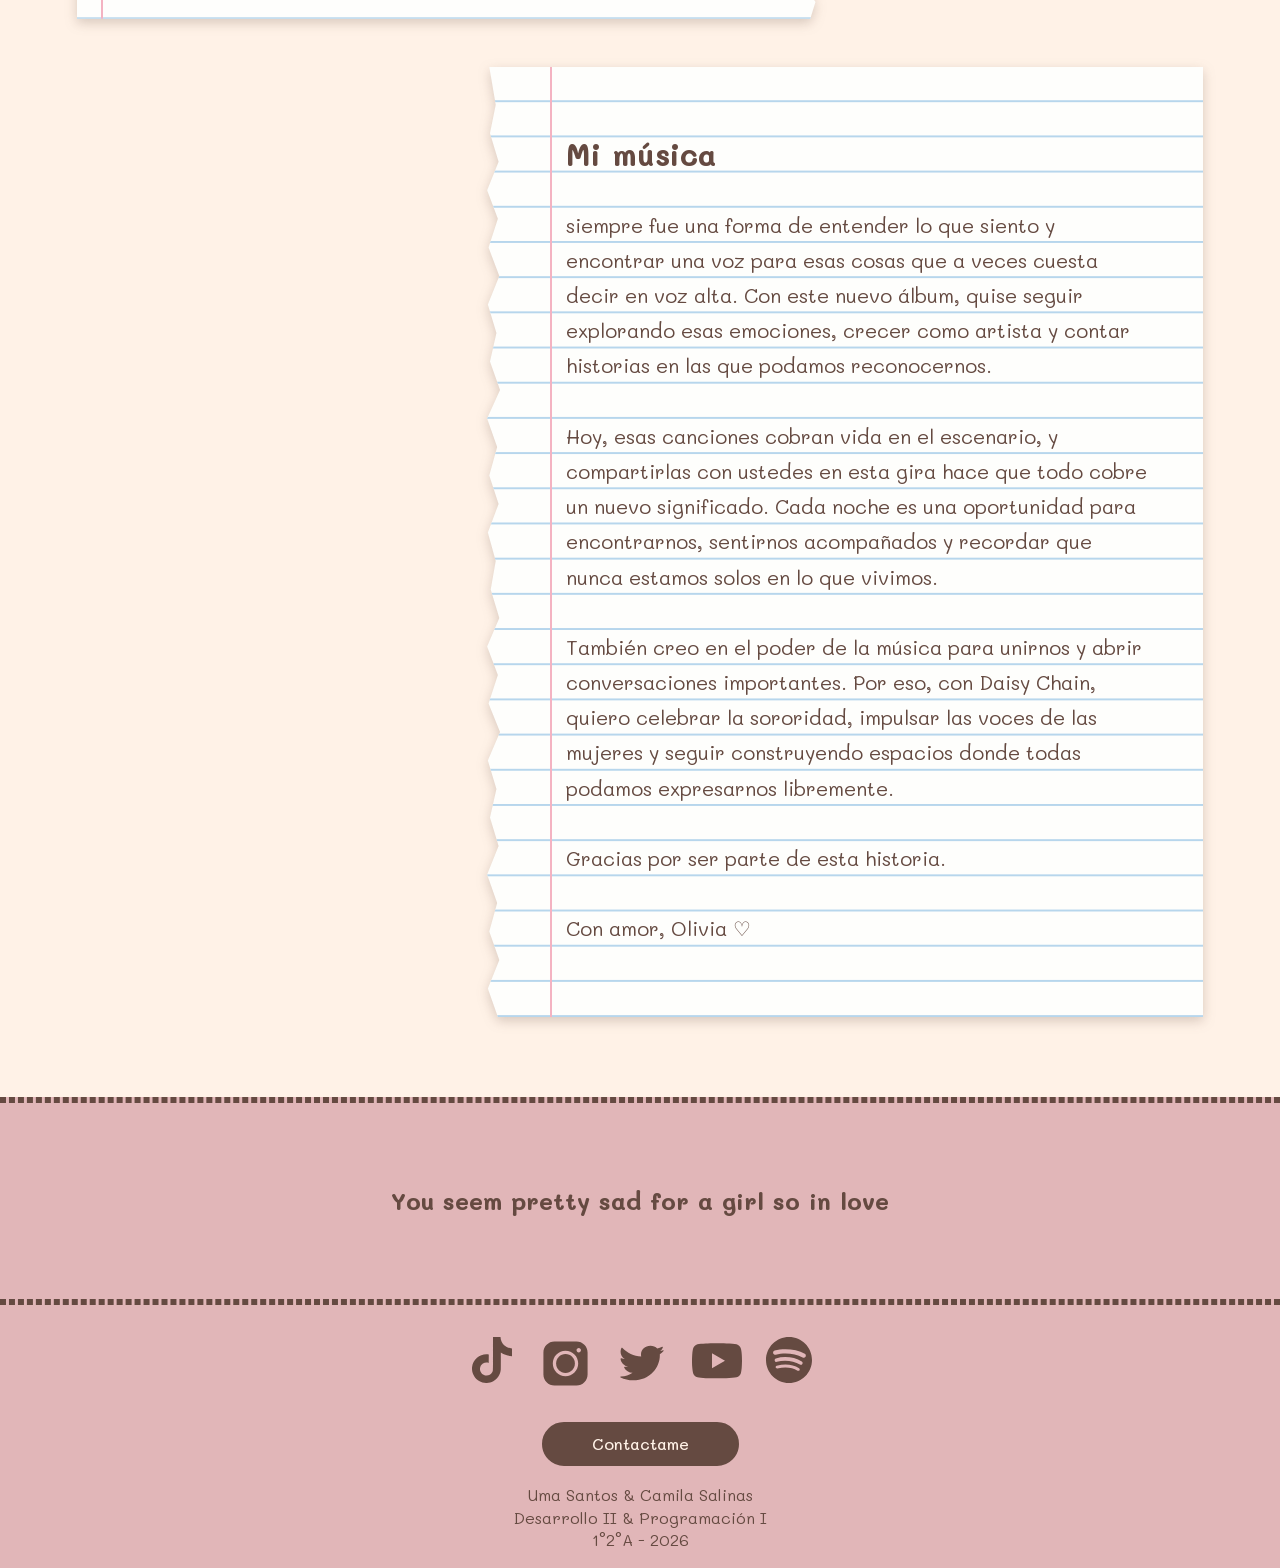
==== commit 1b1511b2: "Add files via upload" ====
--- a/conoce-mas.html
+++ b/conoce-mas.html
@@ -15,11 +15,10 @@
 
 <body>
     <!--  BARRA DE NAVEGACIÓN  -->
-    <!-- COPIÁ ACÁ el <header> completo de contacto.html, sin cambios -->
     <header>
         <div class="hero">
-            <div class="container">
-                <nav class="d-flex justify-content-between align-items-center p-3">
+            <div class="barra-navegacion container justify-content-space-between">
+                <nav class="d-flex justify-content-around align-items-center p-3 fixed-top">
                     <!-- Menú desplegable -->
                     <div class="dropdown">
                         <button class="btn" type="button" data-bs-toggle="dropdown" aria-expanded="false">
@@ -80,7 +79,6 @@
                     </div>
                 </nav>
             </div>
-        </div>
 
     </header>
     <main>
@@ -131,7 +129,8 @@
                     <div class="carpeta carpeta-celeste">
                         <div class="carpeta__tapa">
                             <img class="carpeta__img carpeta__img--cerrada" src="./img/carpeta-celeste.png" alt="">
-                            <img class="carpeta__img carpeta__img--abierta" src="./img/carpeta-celeste-abierta.png" alt="">
+                            <img class="carpeta__img carpeta__img--abierta" src="./img/carpeta-celeste-abierta.png"
+                                alt="">
                             <button class="carpeta__titulo" type="button" data-bs-toggle="collapse"
                                 data-bs-target="#info-cantante" aria-expanded="false"
                                 aria-controls="info-cantante">Cantante</button>
--- a/css/styles.css
+++ b/css/styles.css
@@ -2,16 +2,19 @@
 
 /*    FUENTES   */
 @import url('https://fonts.googleapis.com/css2?family=Mali:ital,wght@0,400;0,500;0,600;0,700;1,400;1,500;1,600;1,700&display=swap');
-h1, h2, h3 {
+
+h1,
+h2,
+h3 {
   font-family: 'Mali', cursive;
   font-weight: 700;
 }
 
 
 a {
-    font-family: 'Mali', cursive;
-    text-decoration: none;
-    font-weight: 500;
+  font-family: 'Mali', cursive;
+  text-decoration: none;
+  font-weight: 500;
 }
 
 .linea-separadora {
@@ -22,13 +25,14 @@
 
 .btn-light-pink,
 .btn-outline-light-blue,
-.btn-outline-light, .btn-dark {
+.btn-outline-light,
+.btn-dark {
   padding: 0.5rem 3rem;
   text-align: center;
 }
 
 p {
-    font-family: 'Mali', cursive;
+  font-family: 'Mali', cursive;
 }
 
 /*    BARRA DE NAVEGACIÓN   */
@@ -37,20 +41,52 @@
   width: auto;
 }
 
-.hero svg{
-    height: 3rem;
-    width: auto;
-    padding: 0.5rem;
-    border-radius: 50%;
-    background-color: #654A41;
+nav {
+  position: fixed;
+  backdrop-filter: blur(10px);
+  -webkit-backdrop-filter: blur(10px);
+}
+
+header svg {
+  height: 3rem;
+  width: auto;
+  padding: 0.5rem;
+  border-radius: 50%;
+  background-color: #654A41;
+}
+
+/*CONTADOR DE PRODUCTOS*/
+.enlace-carrito {
+  position: relative;
+  display: inline-block;
+}
+
+.contador-carrito {
+  position: absolute;
+  top: -0.25rem;
+  right: -0.25rem;
+  width: 1.5rem;
+  height: 1.5rem;
+  border-radius: 50%;
+  background-color: #FFF2E7;
+  color: #654A41;
+  font-family: 'Mali', cursive;
+  font-weight: 700;
+  font-size: 0.875rem;
+  display: flex;
+  align-items: center;
+  justify-content: center;
 }
 
 /*  ÍCONOS ESTADOS  */
-.hero svg:hover{
-    box-shadow: inset 0 4px 6px #00000082;
-
-}
-
+header svg:hover {
+  box-shadow: inset 0 4px 6px #00000082;
+
+}
+
+.hero {
+  padding-top: 5rem;
+}
 
 /*  BOTONES */
 .btn-light-pink {
@@ -69,7 +105,7 @@
   display: inline-block;
 }
 
-.btn-outline-light{
+.btn-outline-light {
   background-color: #FFF2E7;
   color: #040000;
   border: 2px solid #F9ADCB;
@@ -77,17 +113,17 @@
   display: inline-block;
 }
 
-.btn-dark{
-    background-color: #654A41;
-    color: #FFF2E7;
-    border: 2px solid #654A41;
-    border-radius: 5rem;
-    display: inline-block;
-}
-
-.btn-contactame{
-    margin-top: 2rem;
-    margin-bottom: 1rem;
+.btn-dark {
+  background-color: #654A41;
+  color: #FFF2E7;
+  border: 2px solid #654A41;
+  border-radius: 5rem;
+  display: inline-block;
+}
+
+.btn-contactame {
+  margin-top: 2rem;
+  margin-bottom: 1rem;
 }
 
 /*  ESTADOS DE BOTÓN  */
@@ -109,7 +145,7 @@
   box-shadow: inset 0 4px 6px #000a3982;
 }
 
-.btn-outline-light:hover{
+.btn-outline-light:hover {
   background-color: #ff8fbc;
   color: #82002b;
   border: 2px solid #ff8fbc;
@@ -118,13 +154,13 @@
   box-shadow: inset 0 4px 6px #63002982;
 }
 
-.btn-dark:hover{
-    background-color: #3d2f2a;
-    color: #FFF2E7;
-    border: 2px solid #3d2f2a;
-    border-radius: 5rem;
-    display: inline-block;
-    box-shadow: inset 0 4px 6px #00000082;
+.btn-dark:hover {
+  background-color: #3d2f2a;
+  color: #FFF2E7;
+  border: 2px solid #3d2f2a;
+  border-radius: 5rem;
+  display: inline-block;
+  box-shadow: inset 0 4px 6px #00000082;
 }
 
 
@@ -134,23 +170,23 @@
 }
 
 .frase-footer {
-    text-align: center;
-    font-size: 1.5rem;
-    font-weight: 700;
-    color: #654A41;
-    margin: 0;
-    padding-bottom: 5rem;
-    padding-top: 3rem;  
-}
-
-.informacion-footer p{
-    margin: 0.2rem 0;
-    line-height: 1.2;
-    color: #654A41;
-}
-
-.informacion-footer{
-    margin-bottom: 1rem;
+  text-align: center;
+  font-size: 1.5rem;
+  font-weight: 700;
+  color: #654A41;
+  margin: 0;
+  padding-bottom: 5rem;
+  padding-top: 3rem;
+}
+
+.informacion-footer p {
+  margin: 0.2rem 0;
+  line-height: 1.2;
+  color: #654A41;
+}
+
+.informacion-footer {
+  margin-bottom: 1rem;
 }
 
 /*  ÍCONOS ESTADOS  */
@@ -173,7 +209,8 @@
 
 /* Contenedor de los deslizadores */
 .carousel-indicators {
-  position: static;       /* baja y no flota sobre la foto */
+  position: static;
+  /* baja y no flota sobre la foto */
   margin: 1.5rem 0 1.5rem 0;
   gap: 0.5rem;
 }
@@ -185,7 +222,8 @@
   border: none;
   border-radius: 50%;
   background-color: #E1B6B8;
-  opacity: 1;             /* Bootstrap los deja a media transparencia */
+  opacity: 1;
+  /* Bootstrap los deja a media transparencia */
   padding: 0;
   margin: 0;
 }
@@ -243,7 +281,8 @@
 
   .carta-olivia {
     width: 88%;
-    margin: -14% auto 0 auto;   /* sube sobre la parte de abajo de la foto y se centra */
+    margin: -14% auto 0 auto;
+    /* sube sobre la parte de abajo de la foto y se centra */
   }
 }
 
@@ -289,7 +328,8 @@
 .overlay {
   position: fixed;
   inset: 0;
-  z-index: 2000;          /* más alto que el menú y todo el resto: queda al frente */
+  z-index: 2000;
+  /* más alto que el menú y todo el resto: queda al frente */
   display: flex;
   align-items: center;
   justify-content: center;
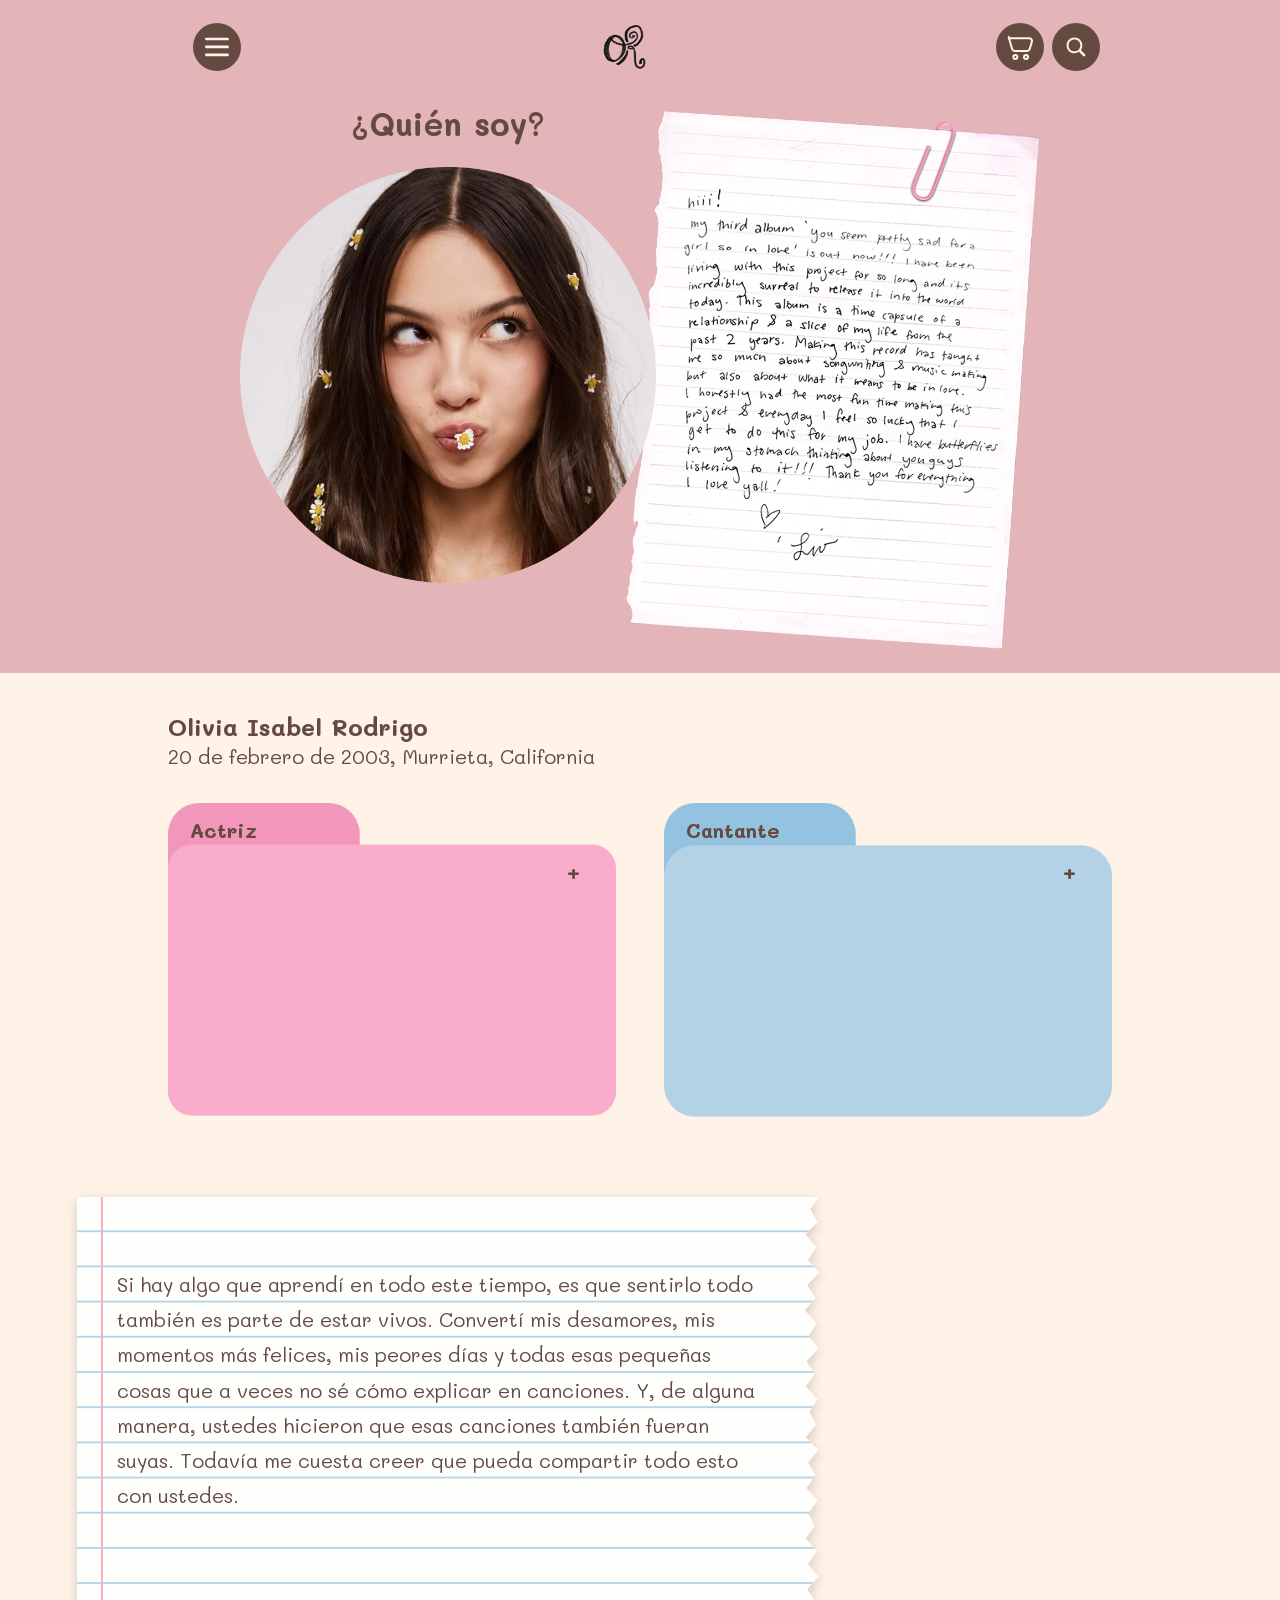
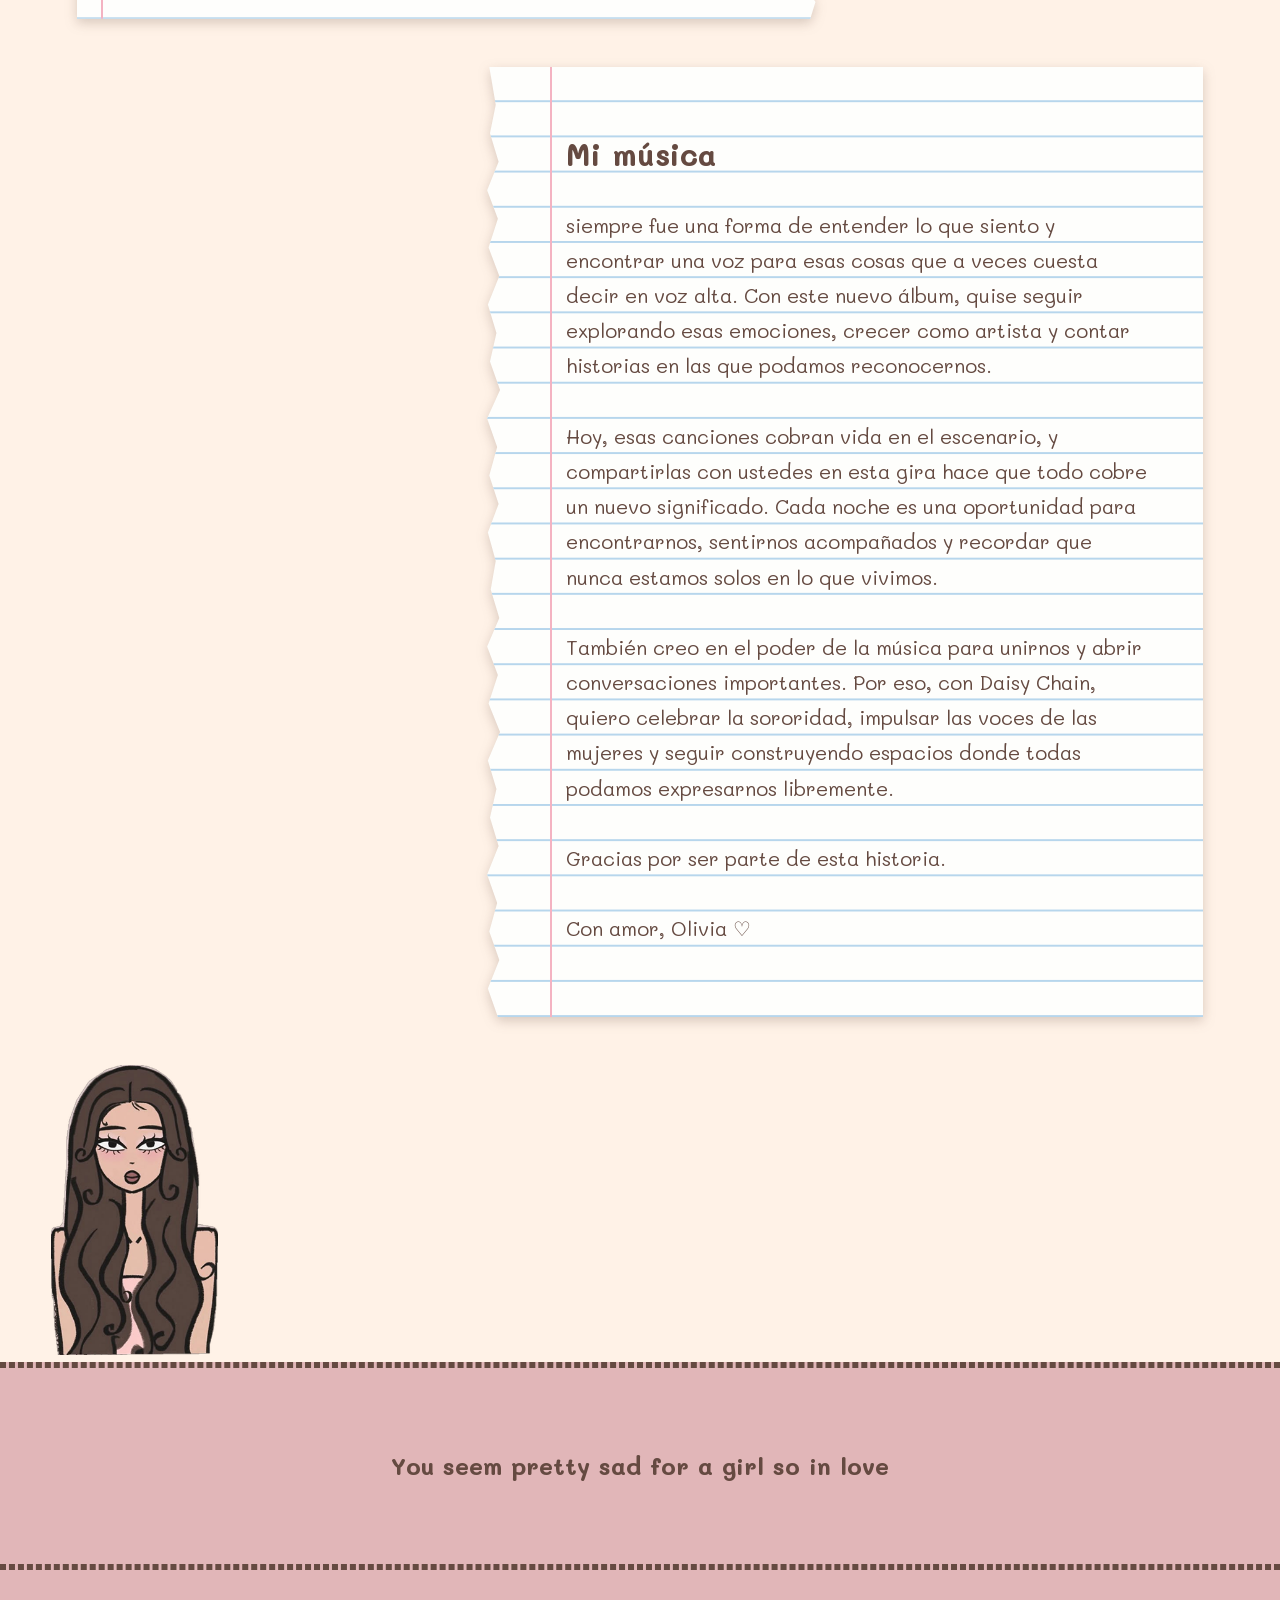
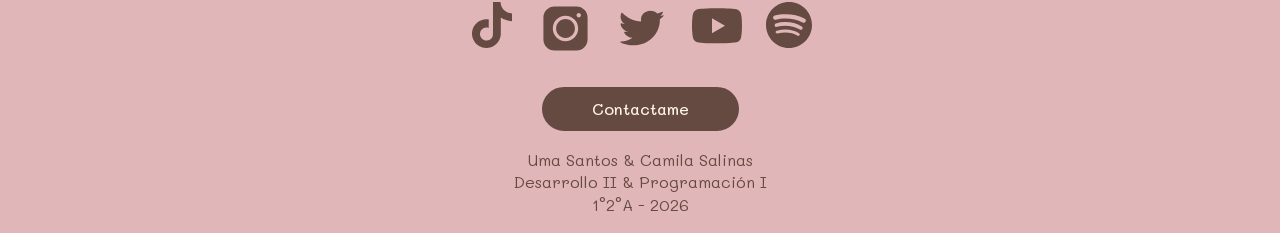
==== commit 2bf3e493: "Add files via upload" ====
--- a/conoce-mas.html
+++ b/conoce-mas.html
@@ -106,8 +106,10 @@
                     <!-- Carpeta rosa: Actriz -->
                     <div class="carpeta carpeta-rosa">
                         <div class="carpeta__tapa">
-                            <img class="carpeta__img carpeta__img--cerrada" src="./img/carpeta-rosa.png" alt="">
-                            <img class="carpeta__img carpeta__img--abierta" src="./img/carpeta-rosa-abierta.png" alt="">
+                            <img class="carpeta__img carpeta__img--cerrada" src="./img/carpeta-rosa.png"
+                                alt="carpeta de decoración: actriz, cerrada.">
+                            <img class="carpeta__img carpeta__img--abierta" src="./img/carpeta-rosa-abierta.png"
+                                alt="carpeta de decoración: actriz, abierta.">
                             <button class="carpeta__titulo" type="button" data-bs-toggle="collapse"
                                 data-bs-target="#info-actriz" aria-expanded="false"
                                 aria-controls="info-actriz">Actriz</button>
@@ -128,9 +130,10 @@
                     <!-- Carpeta celeste: Cantante -->
                     <div class="carpeta carpeta-celeste">
                         <div class="carpeta__tapa">
-                            <img class="carpeta__img carpeta__img--cerrada" src="./img/carpeta-celeste.png" alt="">
+                            <img class="carpeta__img carpeta__img--cerrada" src="./img/carpeta-celeste.png"
+                                alt="carpeta de decoración: cantante, cerrada.">
                             <img class="carpeta__img carpeta__img--abierta" src="./img/carpeta-celeste-abierta.png"
-                                alt="">
+                                alt="carpeta de decoración: cantante, cerrada.">
                             <button class="carpeta__titulo" type="button" data-bs-toggle="collapse"
                                 data-bs-target="#info-cantante" aria-expanded="false"
                                 aria-controls="info-cantante">Cantante</button>
@@ -184,6 +187,10 @@
                     <p>Con amor, Olivia ♡</p>
                 </div>
             </article>
+
+            <img src="img/olivia-conoce-mas.png" alt="dibujo caricaturesco decorativo Olivia Rodrigo"
+                class="olivia-conocemas" aria-hidden="true">
+
         </section>
     </main>
     <footer>
--- a/css/styles.css
+++ b/css/styles.css
@@ -1,5 +1,3 @@
-/*lo compartido (nav, footer, fuentes, colores, botones)*/
-
 /*    FUENTES   */
 @import url('https://fonts.googleapis.com/css2?family=Mali:ital,wght@0,400;0,500;0,600;0,700;1,400;1,500;1,600;1,700&display=swap');
 
@@ -262,8 +260,7 @@
 }
 
 /* Celular (menos de 768px): el título va arriba a la izquierda y la foto y la carta
-   quedan una debajo de la otra (la carta se monta un poco sobre la foto).
-   Las reglas de arriba son las de computadora y no se tocan. */
+   quedan una debajo de la otra (la carta se monta un poco sobre la foto). */
 @media (max-width: 767.98px) {
   .fotos-conoceme {
     width: 100%;
@@ -367,4 +364,18 @@
   justify-content: center;
   gap: 1rem;
   flex-wrap: wrap;
+}
+
+/*  MINI OLIVIA DECORATIVA ENCIMA DEL FOOTER  */
+
+.olivia-mini {
+  --ancho: clamp(11rem, 30vw, 28rem);
+  display: block;
+  position: relative;
+  z-index: 1;
+  width: var(--ancho);
+  max-width: 100%;
+  height: auto;
+  margin-bottom: calc(-3rem - var(--ancho) * 0.03);
+  pointer-events: none;
 }
--- a/css/conoce-mas.css
+++ b/css/conoce-mas.css
@@ -7,11 +7,11 @@
     --rosa-carpeta: #F9AACB;
     --celeste-carpeta: #B3D2E6;
 }
- 
+
 body {
     background-color: var(--crema);
 }
- 
+
 main {
     font-family: 'Mali', cursive;
     color: var(--marron);
@@ -21,19 +21,18 @@
     background-color: var(--rosa-fondo);
 }
 
- 
+
 /*      ¿QUIÉN SOY?     */
-.quien-soy{
+.quien-soy {
     background-color: var(--rosa-fondo);
 }
 
-/* Sin .container a propósito: la foto y la carta se salen de los bordes */
 /*.quien-soy {
     background-color: var(--rosa-fondo);
     overflow: hidden;
     padding: 0 0 3rem;
 }*/
- 
+
 /*
 .quien-soy h1 {
     color: var(--marron);
@@ -56,8 +55,7 @@
     flex-shrink: 0;
 }
 */
- 
-/* La carta se monta sobre la parte baja de la foto, apenas inclinada */
+
 /*
 .carta-olivia {
     position: relative;
@@ -66,51 +64,52 @@
     transform: rotate(4deg);
 }
 */
- 
+
 /*      DATOS Y CARPETAS        */
 .datos {
     background-color: var(--crema);
     padding: 2.5rem 0 3rem;
 }
- 
+
 .contenedor-datos {
     max-width: 62rem;
     margin: 0 auto;
     padding: 0 1.5rem;
 }
- 
+
 .datos h2 {
     font-size: 1.5rem;
     font-weight: 700;
     margin: 0;
 }
- 
+
 .datos p {
     font-size: 1.05rem;
     margin: 0;
 }
- 
+
 .carpetas {
     display: grid;
     grid-template-columns: 1fr;
     gap: 2rem;
     margin-top: 2rem;
-    align-items: start;      /* cada carpeta crece sola al desplegarse */
-}
- 
+    align-items: start;
+    /* cada carpeta crece sola al desplegarse */
+}
+
 .carpeta {
     --fondo: var(--rosa-carpeta);
 }
- 
+
 .carpeta-celeste {
     --fondo: var(--celeste-carpeta);
 }
- 
+
 /* Imagen de la carpeta + botón transparente encima con el título */
 .carpeta__tapa {
     position: relative;
 }
- 
+
 .carpeta__img {
     display: block;
     width: 100%;
@@ -133,16 +132,18 @@
 .carpeta .carpeta__tapa:has(.carpeta__titulo[aria-expanded="true"]) .carpeta__img--abierta {
     display: block;
 }
- 
+
 .carpeta__titulo {
     position: absolute;
     inset: 0;
     display: flex;
-    justify-content: flex-start;   /* el texto queda a la izquierda, en la solapa */
+    justify-content: flex-start;
+    /* el texto queda a la izquierda, en la solapa */
     align-items: flex-start;
     gap: 0.5rem;
     width: 100%;
-    padding: 2.5% 0 0 5%;          /* arriba y a la izquierda: dentro de la pestaña */
+    padding: 2.5% 0 0 5%;
+    /* arriba y a la izquierda: dentro de la pestaña */
     background: none;
     border: none;
     color: var(--marron);
@@ -152,7 +153,7 @@
     text-align: left;
     cursor: pointer;
 }
- 
+
 .carpeta__titulo::after {
     content: "+";
     position: absolute;
@@ -162,22 +163,23 @@
     font-size: 1.5rem;
     line-height: 1;
 }
- 
+
 .carpeta__titulo[aria-expanded="true"]::after {
     content: "−";
 }
- 
+
 .carpeta__titulo:focus-visible {
     outline: 3px solid var(--marron);
     outline-offset: -6px;
     border-radius: 1.5rem;
 }
- 
+
 /* Panel que se despliega (Bootstrap collapse) */
 .carpeta__info {
-    display: flow-root;      /* evita saltos en la animación */
-}
- 
+    display: flow-root;
+    /* evita saltos en la animación */
+}
+
 .carpeta__texto {
     margin-top: 0.5rem;
     padding: 1rem 1.25rem;
@@ -186,11 +188,11 @@
     font-size: 0.95rem;
     line-height: 1.4;
 }
- 
+
 .carpeta__texto p {
     font-size: inherit;
 }
- 
+
 /*      NOTAS (hoja rayada hecha con CSS)       */
 .notas {
     display: flex;
@@ -200,7 +202,7 @@
     padding: 2rem 0 5rem;
     background-color: var(--crema);
 }
- 
+
 .nota {
     --renglon: 1.9rem;
     --margen: 1.25rem;
@@ -210,63 +212,63 @@
     width: min(88%, 38rem);
     font-size: 1.05rem;
     line-height: var(--renglon);
-    filter: drop-shadow(0 4px 6px rgba(101, 74, 65, 0.25));   /* la sombra va acá porque clip-path la cortaría */
-}
- 
+    filter: drop-shadow(0 4px 6px rgba(101, 74, 65, 0.25));
+}
+
 .nota__texto {
     background-color: var(--papel);
     background-image:
         linear-gradient(to right, transparent var(--margen), var(--linea-margen) var(--margen),
-                        var(--linea-margen) calc(var(--margen) + 2px), transparent calc(var(--margen) + 2px)),
+            var(--linea-margen) calc(var(--margen) + 2px), transparent calc(var(--margen) + 2px)),
         linear-gradient(to bottom, transparent calc(100% - 2px), var(--linea) calc(100% - 2px));
     background-size: 100% 100%, 100% var(--renglon);
     background-repeat: no-repeat, repeat-y;
 }
- 
+
 .nota__texto p {
     margin: 0 0 var(--renglon);
 }
- 
+
 .nota__texto p:last-child {
     margin-bottom: 0;
 }
- 
+
 /* Hoja 1: borde roto a la derecha */
 .nota-1 {
     margin-left: 6%;
 }
- 
+
 .nota-1 .nota__texto {
     --margen: 1.1rem;
     padding: calc(var(--renglon) * 2) 3rem calc(var(--renglon) * 3) 1.75rem;
     clip-path: polygon(0 0, 100% 0, 98.8% 3%, 99.8% 6%, 98.2% 9%, 99.6% 12%, 98.5% 15%, 100% 18%, 98.4% 21%, 99.5% 24%, 98.1% 27%, 99.7% 30%, 98.6% 33%, 99.9% 36%, 98.3% 39%, 99.4% 42%, 98.2% 45%, 99.8% 48%, 98.7% 51%, 99.6% 54%, 98.2% 57%, 99.9% 60%, 98.5% 63%, 99.5% 66%, 98.3% 69%, 99.8% 72%, 98.6% 75%, 99.4% 78%, 98.2% 81%, 99.7% 84%, 98.5% 87%, 99.9% 90%, 98.4% 93%, 99.5% 96%, 98.8% 100%, 0 100%);
 }
- 
+
 /* Hoja 2: borde roto a la izquierda */
 .nota-2 {
     margin-left: auto;
     margin-right: 6%;
 }
- 
+
 .nota-2 .nota__texto {
     --margen: 2.9rem;
     padding: calc(var(--renglon) * 2) 1.75rem calc(var(--renglon) * 2) 3.5rem;
     clip-path: polygon(100% 0, 100% 100%, 1.6% 100%, 0.2% 97%, 1.8% 94%, 0.4% 91%, 1.5% 88%, 0.1% 85%, 1.7% 82%, 0.5% 79%, 1.4% 76%, 0.2% 73%, 1.9% 70%, 0.3% 67%, 1.6% 64%, 0.1% 61%, 1.8% 58%, 0.6% 55%, 1.3% 52%, 0.2% 49%, 1.7% 46%, 0.4% 43%, 1.5% 40%, 0.1% 37%, 1.9% 34%, 0.5% 31%, 1.4% 28%, 0.2% 25%, 1.8% 22%, 0.3% 19%, 1.6% 16%, 0.1% 13%, 1.7% 10%, 0.5% 7%, 1.3% 4%, 0.4% 0);
 }
- 
+
 .nota-2 h2 {
     font-size: 1.5rem;
     font-weight: 700;
     line-height: var(--renglon);
     margin: 0 0 var(--renglon);
 }
- 
+
 /*      ESCRITORIO      */
 @media (min-width: 768px) {
     .quien-soy {
         padding-bottom: 4rem;
     }
- 
+
     /*.quien-soy__escena {
         flex-direction: row;
         justify-content: space-between;
@@ -288,48 +290,62 @@
         font-size: 2rem;
     }
     */
- 
+
     .datos p {
         font-size: 1.25rem;
     }
- 
+
     .carpetas {
         grid-template-columns: 1fr 1fr;
         gap: 3rem;
     }
- 
+
     .carpeta__titulo {
         font-size: 1.25rem;
     }
- 
+
     .nota {
         --renglon: 2.2rem;
         font-size: 1.25rem;
     }
- 
+
     .nota-1 {
         width: 58%;
         margin-left: 6%;
     }
- 
+
     .nota-1 .nota__texto {
         --margen: 1.5rem;
         padding-left: 2.5rem;
         padding-right: 4rem;
     }
- 
+
     .nota-2 {
         width: 56%;
         margin-right: 6%;
     }
- 
+
     .nota-2 .nota__texto {
         --margen: 4rem;
         padding-left: 5rem;
         padding-right: 3rem;
     }
- 
+
     .nota-2 h2 {
         font-size: 1.9rem;
     }
+}
+
+.olivia-conocemas {
+    --ancho: clamp(6rem, 13vw, 12rem);
+    /* mínimo, ideal, máximo */
+    display: block;
+    position: relative;
+    z-index: 1;
+    width: var(--ancho);
+    max-width: 100%;
+    height: auto;
+    margin-bottom: calc(-3rem - var(--ancho) * 0.15);
+    margin-left: 4vw;
+    pointer-events: none;
 }
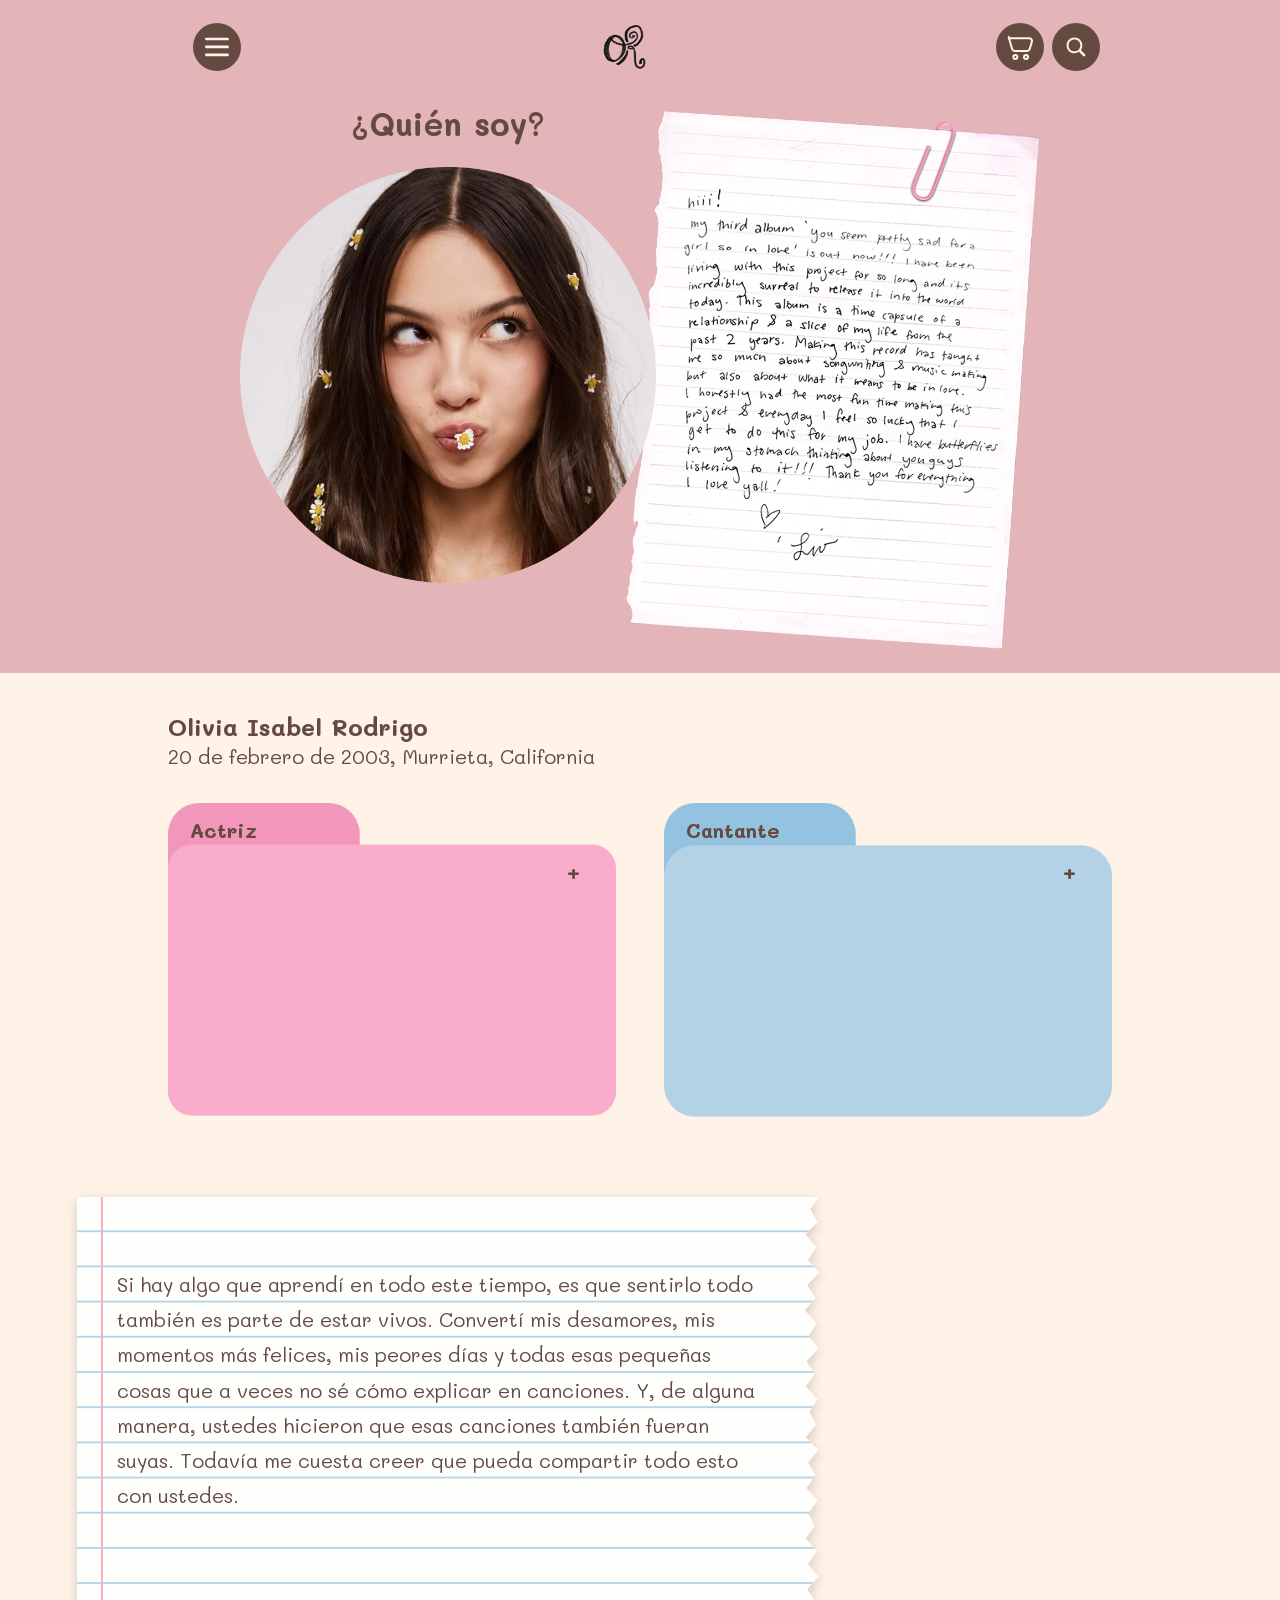
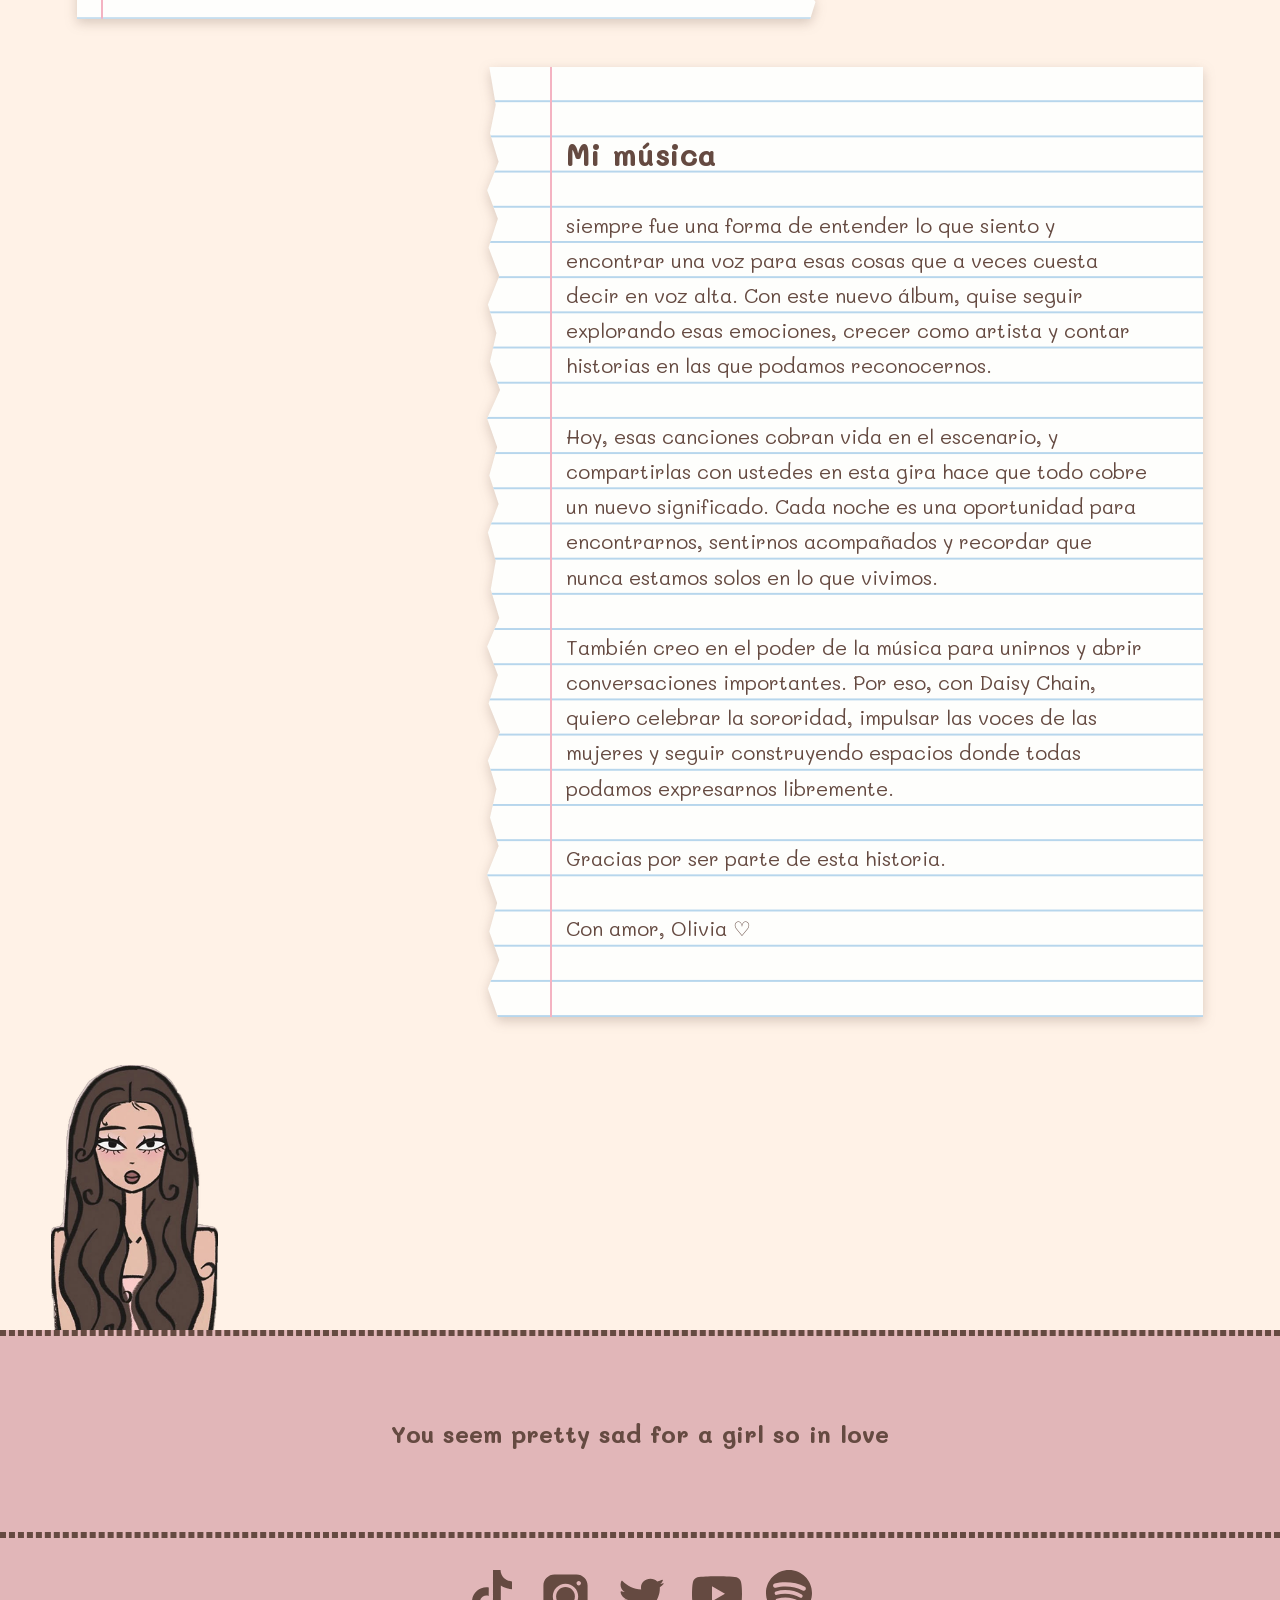
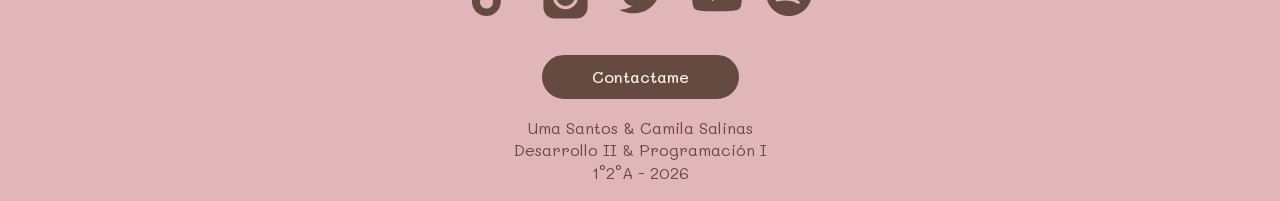
==== commit 762c6585: "Add files via upload" ====
--- a/conoce-mas.html
+++ b/conoce-mas.html
@@ -189,7 +189,7 @@
             </article>
 
             <img src="img/olivia-conoce-mas.png" alt="dibujo caricaturesco decorativo Olivia Rodrigo"
-                class="olivia-conocemas" aria-hidden="true">
+                class="olivia-conocemas img-fluid" aria-hidden="true">
 
         </section>
     </main>
--- a/css/conoce-mas.css
+++ b/css/conoce-mas.css
@@ -345,7 +345,7 @@
     width: var(--ancho);
     max-width: 100%;
     height: auto;
-    margin-bottom: calc(-3rem - var(--ancho) * 0.15);
+    margin-bottom: calc(-5rem - var(--ancho) * 0.15);
     margin-left: 4vw;
     pointer-events: none;
 }
